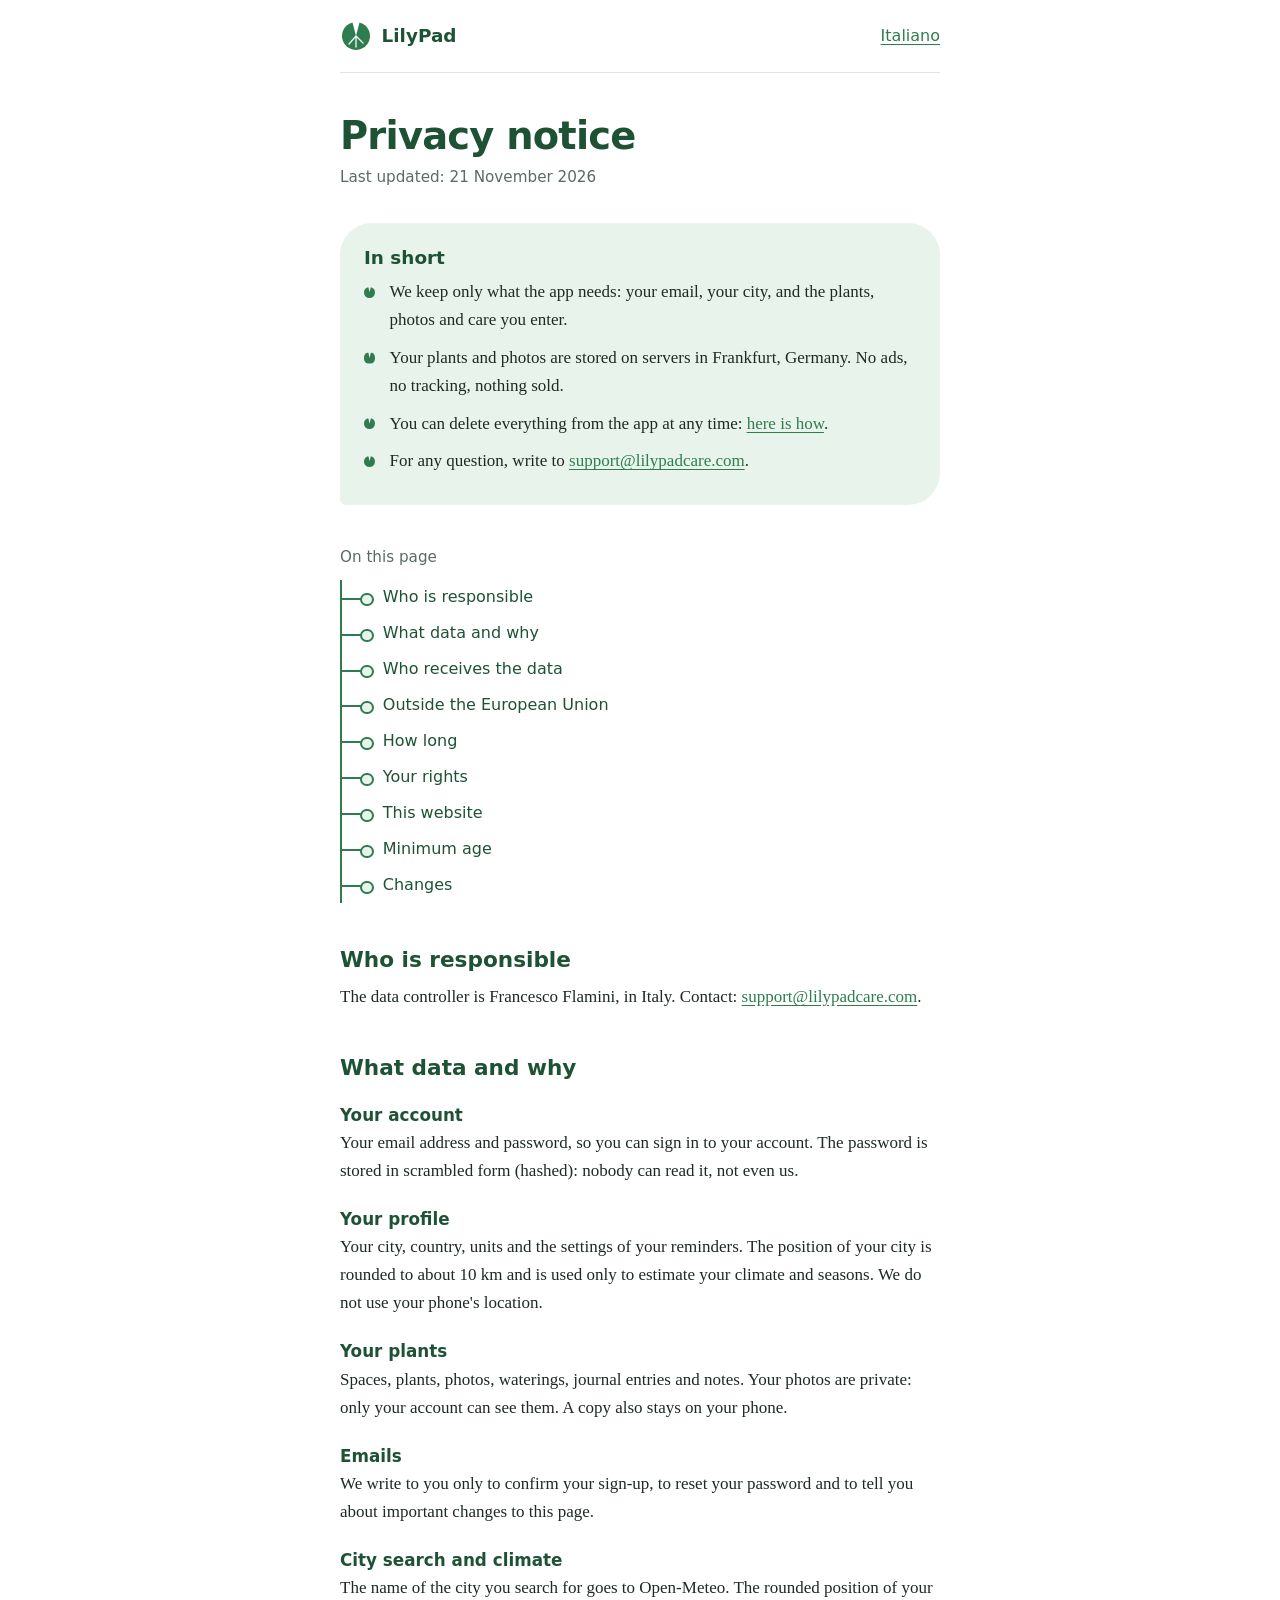
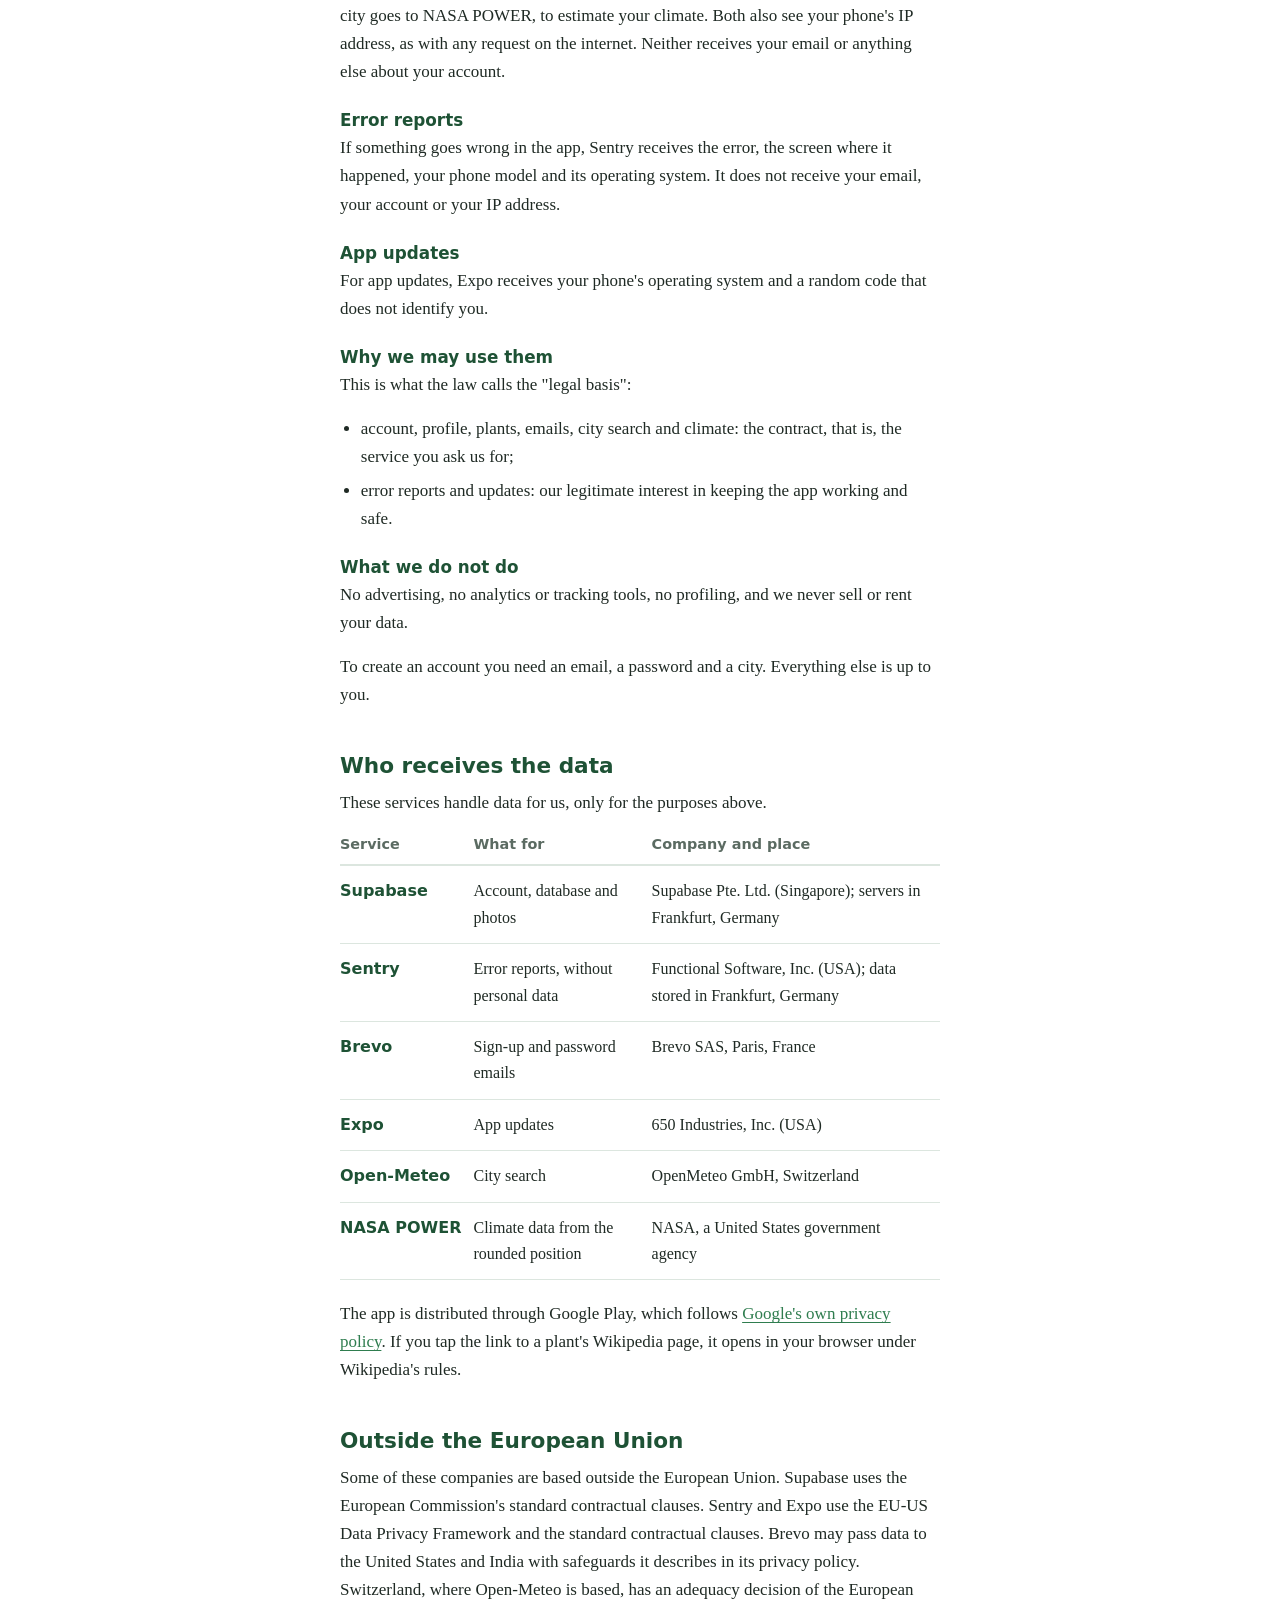
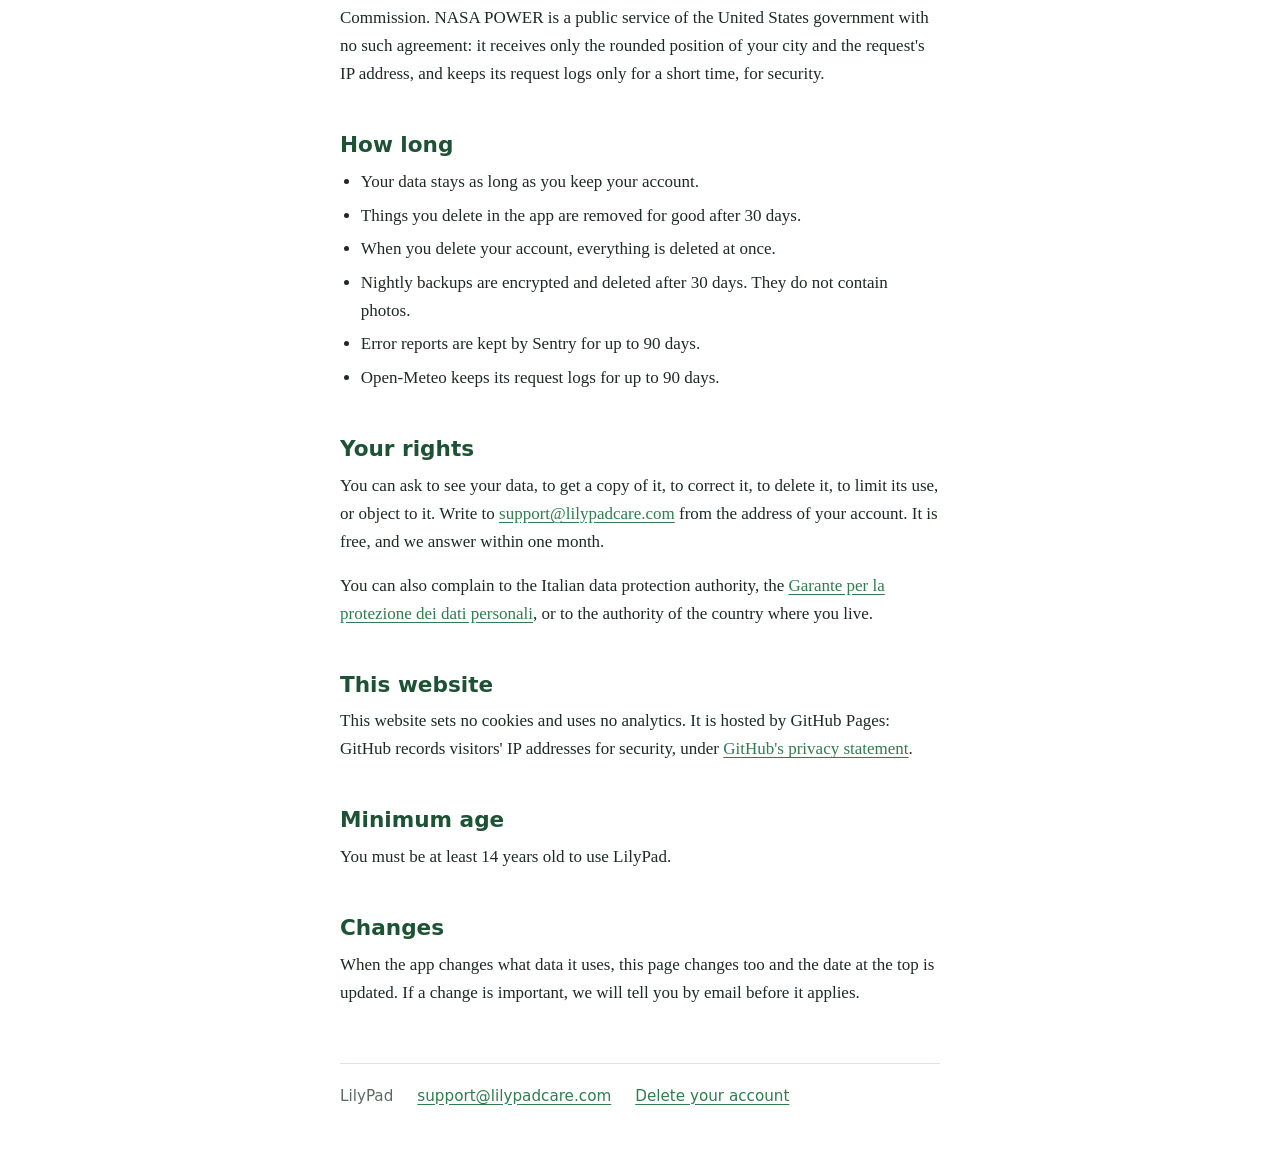
==== privacy/index.html @ abb651ed "Privacy pages: stem contents, lily-pad step numbers, legal basis once, user-facing text only Owner's" ====
<!doctype html>
<html lang="en">
<head>
<meta charset="utf-8">
<meta name="viewport" content="width=device-width, initial-scale=1">
<title>Privacy notice — LilyPad</title>
<meta name="description" content="How the LilyPad plant care app handles your data.">
<link rel="stylesheet" href="/style.css">
<link rel="alternate" hreflang="it" href="/it/privacy/">
</head>
<body>
<div class="page">

<header class="top">
  <a class="brand" href="/">
    <svg viewBox="0 0 32 32" aria-hidden="true">
      <path d="M16 16 L19.5 2.4 A14 14 0 1 1 12.5 2.4 Z" fill="#2F7D4F"/>
      <path d="M16 16 L9 24 M16 16 L23 23 M16 16 L16 27" stroke="#E8F3EC" stroke-width="1.4" stroke-linecap="round"/>
    </svg>
    LilyPad
  </a>
  <a class="lang" href="/it/privacy/" lang="it" hreflang="it">Italiano</a>
</header>

<main>
<h1>Privacy notice</h1>
<p class="updated">Last updated: 21 November 2026</p>

<section class="pad" aria-labelledby="short">
  <h2 id="short">In short</h2>
  <ul>
    <li>We keep only what the app needs: your email, your city, and the plants, photos and care you enter.</li>
    <li>Your plants and photos are stored on servers in Frankfurt, Germany. No ads, no tracking, nothing sold.</li>
    <li>You can delete everything from the app at any time: <a href="/delete-account/">here is how</a>.</li>
    <li>For any question, write to <a href="mailto:support@lilypadcare.com">support@lilypadcare.com</a>.</li>
  </ul>
</section>

<nav aria-labelledby="toc">
  <p class="toc-label" id="toc">On this page</p>
  <ul class="contents">
    <li><a href="#who">Who is responsible</a></li>
    <li><a href="#data">What data and why</a></li>
    <li><a href="#services">Who receives the data</a></li>
    <li><a href="#transfers">Outside the European Union</a></li>
    <li><a href="#time">How long</a></li>
    <li><a href="#rights">Your rights</a></li>
    <li><a href="#site">This website</a></li>
    <li><a href="#age">Minimum age</a></li>
    <li><a href="#changes">Changes</a></li>
  </ul>
</nav>

<h2 id="who">Who is responsible</h2>
<p>The data controller is Francesco Flamini, in Italy. Contact: <a href="mailto:support@lilypadcare.com">support@lilypadcare.com</a>.</p>

<h2 id="data">What data and why</h2>
<h3>Your account</h3>
<p>Your email address and password, so you can sign in to your account. The password is stored in scrambled form (hashed): nobody can read it, not even us.</p>
<h3>Your profile</h3>
<p>Your city, country, units and the settings of your reminders. The position of your city is rounded to about 10 km and is used only to estimate your climate and seasons. We do not use your phone's location.</p>
<h3>Your plants</h3>
<p>Spaces, plants, photos, waterings, journal entries and notes. Your photos are private: only your account can see them. A copy also stays on your phone.</p>
<h3>Emails</h3>
<p>We write to you only to confirm your sign-up, to reset your password and to tell you about important changes to this page.</p>
<h3>City search and climate</h3>
<p>The name of the city you search for goes to Open-Meteo. The rounded position of your city goes to NASA POWER, to estimate your climate. Both also see your phone's IP address, as with any request on the internet. Neither receives your email or anything else about your account.</p>
<h3>Error reports</h3>
<p>If something goes wrong in the app, Sentry receives the error, the screen where it happened, your phone model and its operating system. It does not receive your email, your account or your IP address.</p>
<h3>App updates</h3>
<p>For app updates, Expo receives your phone's operating system and a random code that does not identify you.</p>
<h3>Why we may use them</h3>
<p>This is what the law calls the "legal basis":</p>
<ul>
  <li>account, profile, plants, emails, city search and climate: the contract, that is, the service you ask us for;</li>
  <li>error reports and updates: our legitimate interest in keeping the app working and safe.</li>
</ul>
<h3>What we do not do</h3>
<p>No advertising, no analytics or tracking tools, no profiling, and we never sell or rent your data.</p>
<p>To create an account you need an email, a password and a city. Everything else is up to you.</p>

<h2 id="services">Who receives the data</h2>
<p>These services handle data for us, only for the purposes above.</p>
<table class="services">
  <thead><tr><th scope="col">Service</th><th scope="col">What for</th><th scope="col">Company and place</th></tr></thead>
  <tbody>
    <tr><td>Supabase</td><td data-label="What for">Account, database and photos</td><td data-label="Company and place">Supabase Pte. Ltd. (Singapore); servers in Frankfurt, Germany</td></tr>
    <tr><td>Sentry</td><td data-label="What for">Error reports, without personal data</td><td data-label="Company and place">Functional Software, Inc. (USA); data stored in Frankfurt, Germany</td></tr>
    <tr><td>Brevo</td><td data-label="What for">Sign-up and password emails</td><td data-label="Company and place">Brevo SAS, Paris, France</td></tr>
    <tr><td>Expo</td><td data-label="What for">App updates</td><td data-label="Company and place">650 Industries, Inc. (USA)</td></tr>
    <tr><td>Open-Meteo</td><td data-label="What for">City search</td><td data-label="Company and place">OpenMeteo GmbH, Switzerland</td></tr>
    <tr><td>NASA POWER</td><td data-label="What for">Climate data from the rounded position</td><td data-label="Company and place">NASA, a United States government agency</td></tr>
  </tbody>
</table>
<p>The app is distributed through Google Play, which follows <a href="https://policies.google.com/privacy">Google's own privacy policy</a>. If you tap the link to a plant's Wikipedia page, it opens in your browser under Wikipedia's rules.</p>

<h2 id="transfers">Outside the European Union</h2>
<p>Some of these companies are based outside the European Union. Supabase uses the European Commission's standard contractual clauses. Sentry and Expo use the EU-US Data Privacy Framework and the standard contractual clauses. Brevo may pass data to the United States and India with safeguards it describes in its privacy policy. Switzerland, where Open-Meteo is based, has an adequacy decision of the European Commission. NASA POWER is a public service of the United States government with no such agreement: it receives only the rounded position of your city and the request's IP address, and keeps its request logs only for a short time, for security.</p>

<h2 id="time">How long</h2>
<ul>
  <li>Your data stays as long as you keep your account.</li>
  <li>Things you delete in the app are removed for good after 30 days.</li>
  <li>When you delete your account, everything is deleted at once.</li>
  <li>Nightly backups are encrypted and deleted after 30 days. They do not contain photos.</li>
  <li>Error reports are kept by Sentry for up to 90 days.</li>
  <li>Open-Meteo keeps its request logs for up to 90 days.</li>
</ul>

<h2 id="rights">Your rights</h2>
<p>You can ask to see your data, to get a copy of it, to correct it, to delete it, to limit its use, or object to it. Write to <a href="mailto:support@lilypadcare.com">support@lilypadcare.com</a> from the address of your account. It is free, and we answer within one month.</p>
<p>You can also complain to the Italian data protection authority, the <a href="https://www.garanteprivacy.it/">Garante per la protezione dei dati personali</a>, or to the authority of the country where you live.</p>

<h2 id="site">This website</h2>
<p>This website sets no cookies and uses no analytics. It is hosted by GitHub Pages: GitHub records visitors' IP addresses for security, under <a href="https://docs.github.com/en/site-policy/privacy-policies/github-general-privacy-statement">GitHub's privacy statement</a>.</p>

<h2 id="age">Minimum age</h2>
<p>You must be at least 14 years old to use LilyPad.</p>

<h2 id="changes">Changes</h2>
<p>When the app changes what data it uses, this page changes too and the date at the top is updated. If a change is important, we will tell you by email before it applies.</p>
</main>

<footer class="foot">
  <p><span>LilyPad</span><a href="mailto:support@lilypadcare.com">support@lilypadcare.com</a><a href="/delete-account/">Delete your account</a></p>
</footer>

</div>
</body>
</html>
---- style.css ----
/* LilyPad site: system fonts only, nothing from other hosts. Colors from the app (src/constants/colors.ts). */
:root {
  --paper: #FFFFFF;
  --ink: #1F2A24;
  --muted: #5B6B62;
  --green: #2F7D4F;
  --green-deep: #1E5235;
  --leaf: #E8F3EC;
  --rule: #DCE6DF;
  --sans: system-ui, -apple-system, "Segoe UI", Roboto, "Noto Sans", sans-serif;
  --serif: "Iowan Old Style", "Palatino Linotype", Charter, "Sitka Text", "Noto Serif", Georgia, serif;
}

* { box-sizing: border-box; }

html { -webkit-text-size-adjust: 100%; }

body {
  margin: 0;
  background: var(--paper);
  color: var(--ink);
  font-family: var(--serif);
  font-size: 1.0625rem;
  line-height: 1.65;
}

.page {
  max-width: 40rem;
  margin: 0 auto;
  padding: 1.25rem 1.25rem 4rem;
}

/* Header: the pad mark, the name, the other language */
.top {
  display: flex;
  align-items: center;
  justify-content: space-between;
  gap: 1rem;
  font-family: var(--sans);
  font-size: 1rem;
  padding-bottom: 1.25rem;
  border-bottom: 1px solid var(--rule);
}
.brand {
  display: flex;
  align-items: center;
  gap: 0.6rem;
  color: var(--green-deep);
  font-weight: 700;
  font-size: 1.15rem;
  text-decoration: none;
}
.brand svg { width: 2rem; height: 2rem; flex: none; }
.lang { color: var(--green); }

a { color: var(--green); text-underline-offset: 0.18em; }
a:hover { color: var(--green-deep); }
a:focus-visible {
  outline: 3px solid var(--green);
  outline-offset: 3px;
  border-radius: 3px;
}

/* Title block */
h1, h2, h3 {
  font-family: var(--sans);
  color: var(--green-deep);
  line-height: 1.2;
}
h1 {
  font-size: clamp(1.75rem, 6vw, 2.4rem);
  letter-spacing: -0.02em;
  margin: 2.5rem 0 0.4rem;
}
.updated {
  font-family: var(--sans);
  font-size: 0.95rem;
  color: var(--muted);
  margin: 0 0 2rem;
}
h2 {
  font-size: 1.35rem;
  margin: 2.75rem 0 0.6rem;
  scroll-margin-top: 1rem;
}
h3 { font-size: 1.05rem; margin: 1.5rem 0 0.25rem; }
p, ul, ol { margin: 0 0 1rem; }
ul, ol { padding-left: 1.3rem; }
li { margin-bottom: 0.35rem; }

/* The pad: the short version, at the top of each page */
.pad {
  position: relative;
  background: var(--leaf);
  border-radius: 2rem 2rem 2rem 0.35rem;
  padding: 1.5rem 1.5rem 1.25rem;
  margin: 0 0 2.5rem;
}
.pad h2 { margin-top: 0; font-size: 1.15rem; }
.pad ul { list-style: none; padding: 0; margin: 0; }
.pad li {
  position: relative;
  padding-left: 1.6rem;
  margin-bottom: 0.6rem;
}
.pad li::before {
  content: "";
  position: absolute;
  left: 0;
  top: 0.5em;
  width: 0.7rem;
  height: 0.7rem;
  border-radius: 50%;
  background: var(--green);
  /* a small pad: a circle with a wedge cut out */
  clip-path: polygon(50% 50%, 62% 0, 100% 0, 100% 100%, 0 100%, 0 0, 38% 0);
}

/* Contents: a stem with each section hanging off it */
.toc-label {
  font-family: var(--sans);
  font-size: 0.95rem;
  color: var(--muted);
  margin: 0 0 0.6rem;
}
.contents {
  font-family: var(--sans);
  font-size: 1rem;
  list-style: none;
  margin: 0 0 1rem;
  padding: 0 0 0 1.1rem;
  border-left: 2px solid var(--green);
}
.contents li { position: relative; margin: 0; padding: 0.3rem 0 0.3rem 0.9rem; }
.contents li::before {
  content: "";
  position: absolute;
  left: -1.1rem;
  top: 50%;
  width: 1.35rem;
  border-top: 2px solid var(--green);
}
.contents li::after {
  content: "";
  position: absolute;
  left: 0.05rem;
  top: calc(50% - 0.3rem);
  width: 0.6rem;
  height: 0.6rem;
  border-radius: 50%;
  background: var(--leaf);
  border: 2px solid var(--green);
}
.contents a { text-decoration: none; color: var(--green-deep); margin-left: 0.55rem; }
.contents a:hover { text-decoration: underline; }

/* Who receives data: a table on wide screens, stacked on phones */
.services {
  width: 100%;
  border-collapse: collapse;
  font-size: 1rem;
  margin: 0.5rem 0 1.25rem;
}
.services th {
  font-family: var(--sans);
  text-align: left;
  font-size: 0.9rem;
  color: var(--muted);
  font-weight: 600;
  padding: 0 0.75rem 0.5rem 0;
  border-bottom: 2px solid var(--rule);
}
.services td {
  vertical-align: top;
  padding: 0.75rem 0.75rem 0.75rem 0;
  border-bottom: 1px solid var(--rule);
}
.services td:first-child {
  font-family: var(--sans);
  font-weight: 700;
  color: var(--green-deep);
  white-space: nowrap;
}
@media (max-width: 34rem) {
  .services thead { display: none; }
  .services, .services tbody, .services tr, .services td { display: block; }
  .services tr { padding: 0.9rem 0; border-bottom: 1px solid var(--rule); }
  .services td { border: 0; padding: 0.1rem 0; }
  .services td[data-label]::before {
    content: attr(data-label) ": ";
    font-family: var(--sans);
    font-size: 0.9rem;
    color: var(--muted);
  }
}

/* Delete page: numbered steps on a lily pad; the app's buttons drawn as in the app */
.steps { padding-left: 0; list-style: none; }
.steps li {
  display: flex;
  align-items: center;
  gap: 0.9rem;
  margin-bottom: 1rem;
}
.num { width: 2.5rem; height: 2.5rem; flex: none; }
.num path { fill: var(--green); }
.num text {
  fill: #FFFFFF;
  text-anchor: middle;
  font-family: var(--sans);
  font-weight: 700;
  font-size: 14px;
}
.tap {
  display: inline-block;
  font-family: var(--sans);
  font-size: 0.95rem;
  font-weight: 600;
  color: var(--green-deep);
  background: var(--leaf);
  border: 1px solid var(--rule);
  border-radius: 999px;
  padding: 0.1rem 0.75rem;
  white-space: nowrap;
}
.tap.danger { color: #B3261E; background: #FBECEB; border-color: #F2C9C6; }

.mail {
  font-family: var(--sans);
  font-weight: 600;
  font-size: 1.1rem;
  word-break: break-all;
}

.foot {
  margin-top: 3.5rem;
  padding-top: 1.25rem;
  border-top: 1px solid var(--rule);
  font-family: var(--sans);
  font-size: 0.95rem;
  color: var(--muted);
}

@media print {
  .top .lang, nav { display: none; }
  body { font-size: 11pt; }
}
.foot p { display: flex; flex-wrap: wrap; gap: 0.4rem 1.5rem; margin: 0; }
@media (max-width: 26rem) {
  body { font-size: 1rem; }
  .page { padding-left: 1rem; padding-right: 1rem; }
  .pad { padding: 1.25rem 1.1rem 1rem; }
}
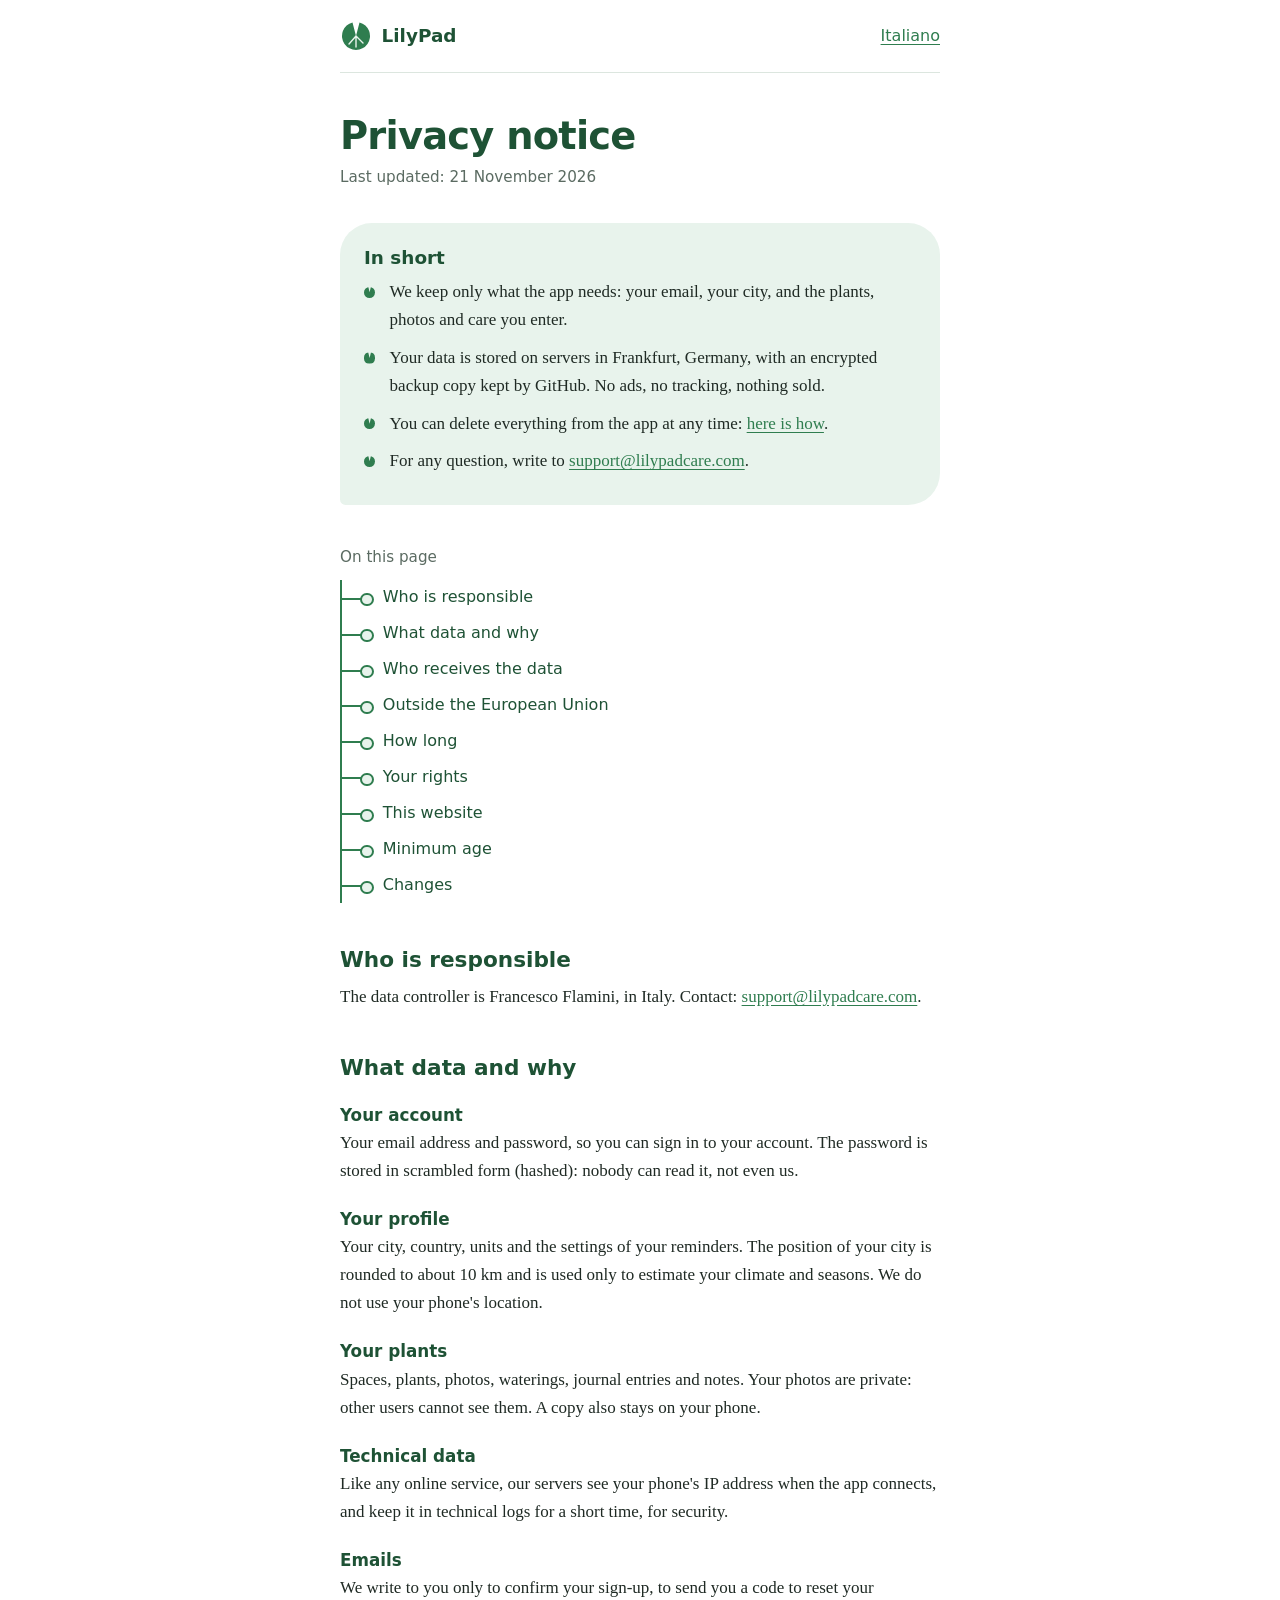
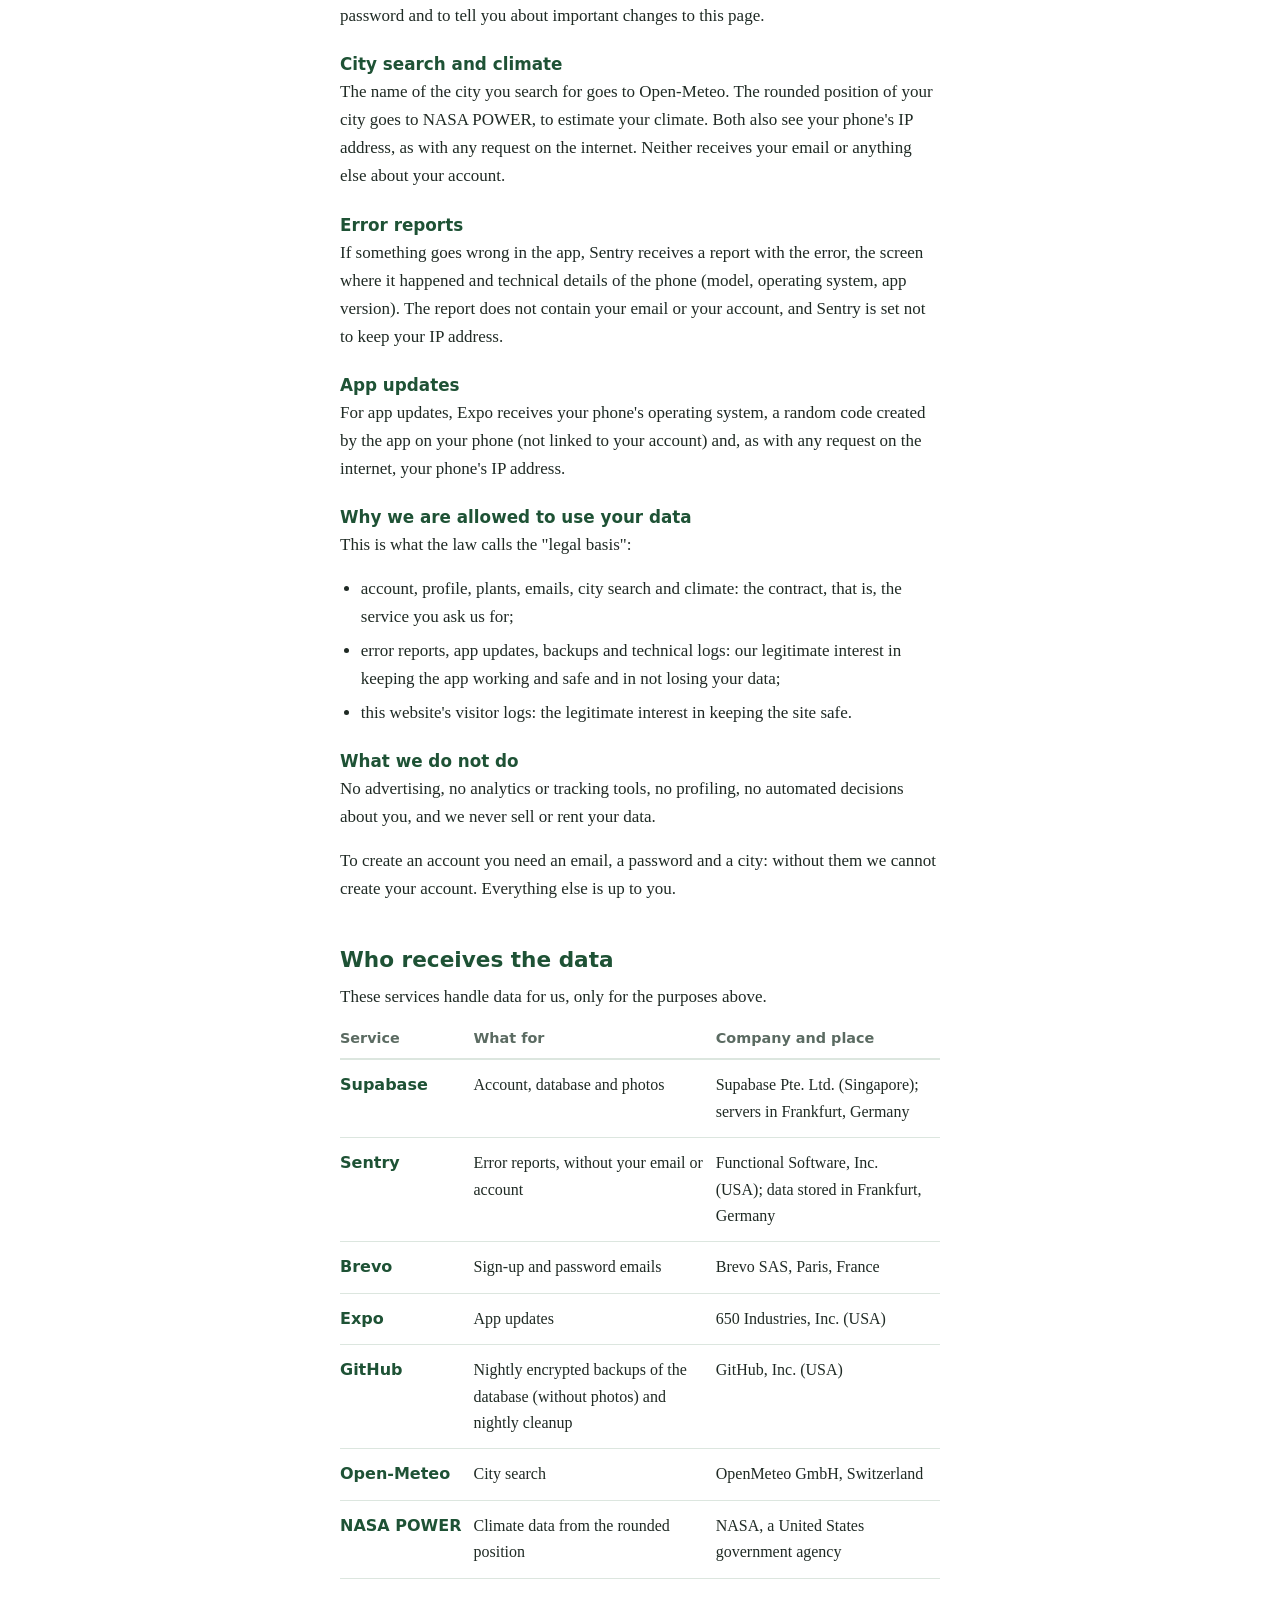
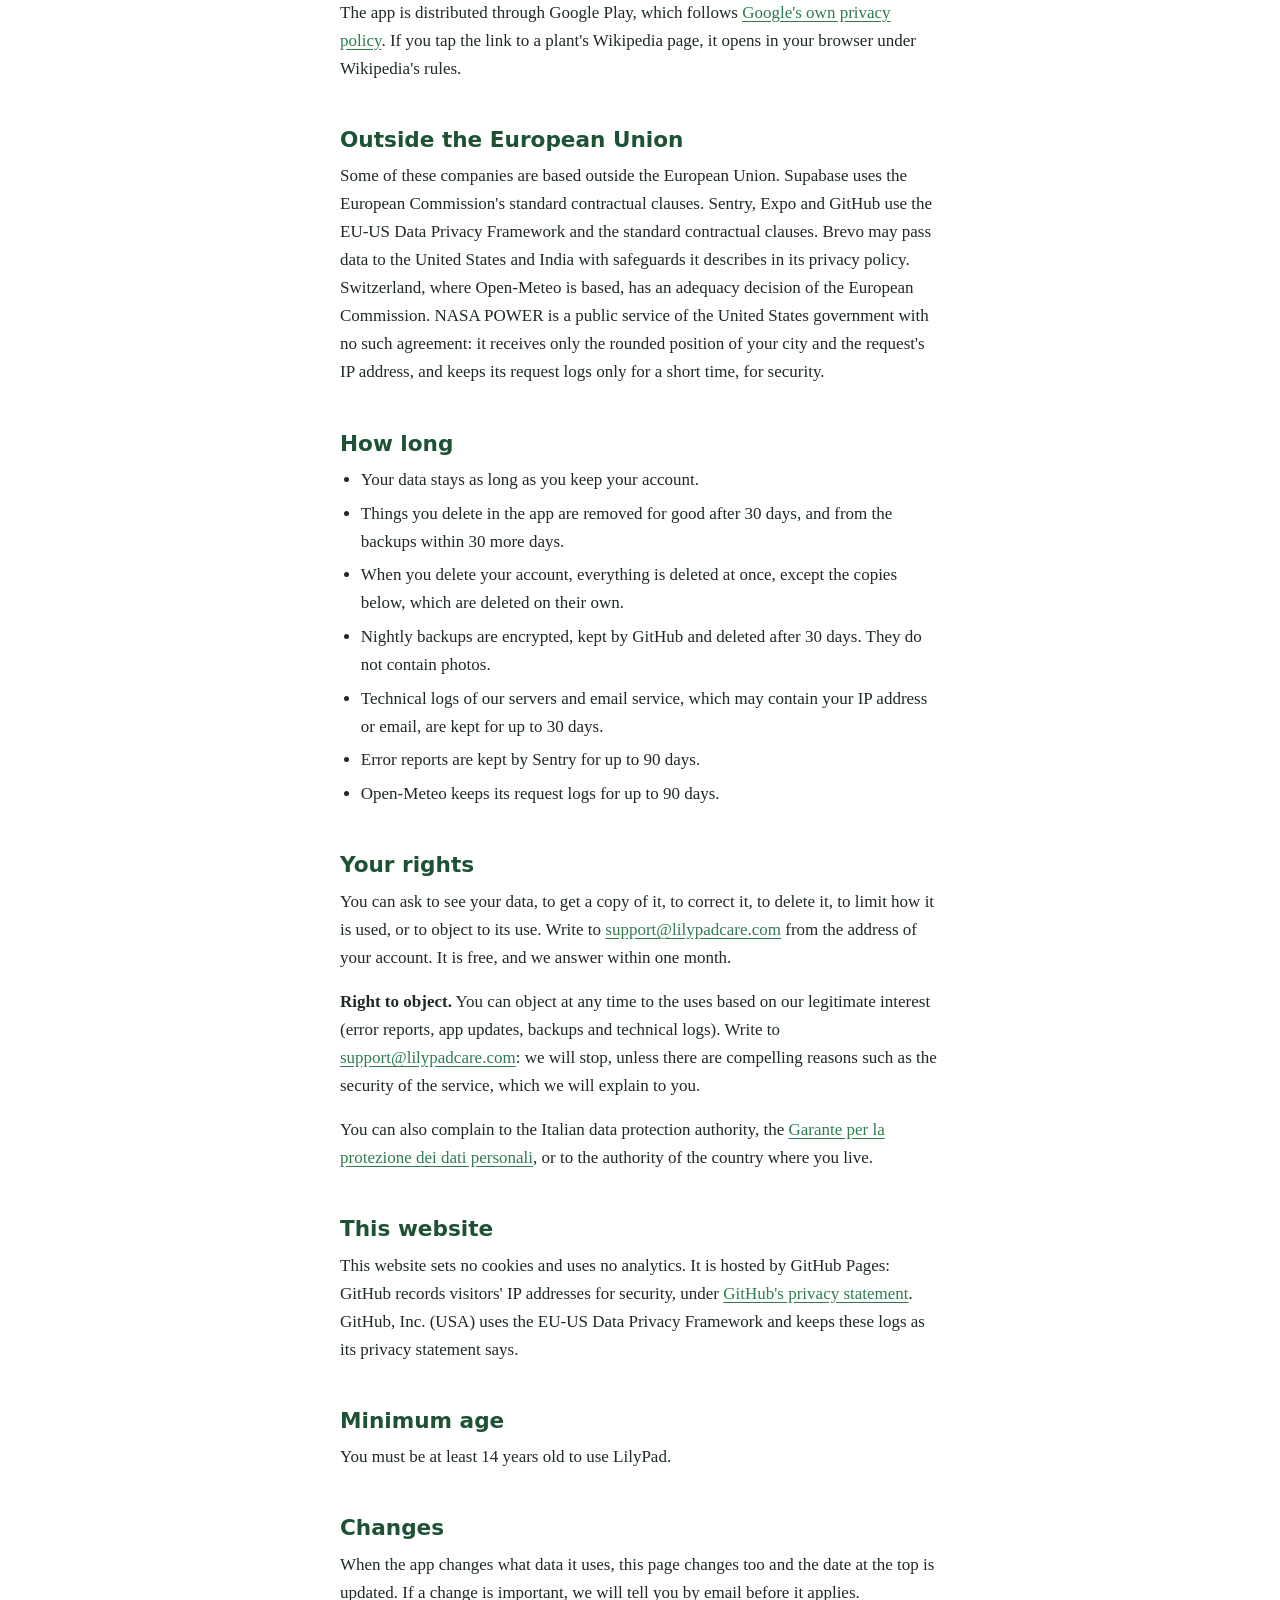
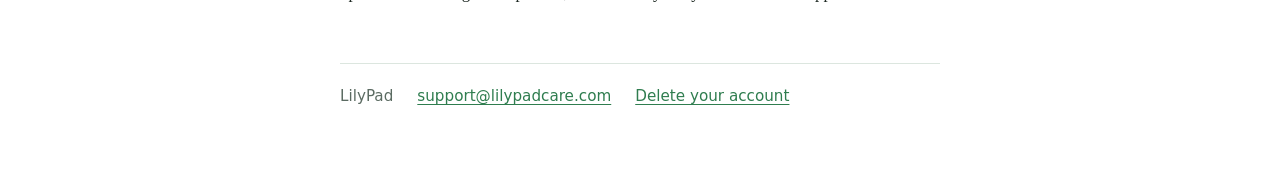
==== commit fe8a1712: "Privacy pages: apply the legal review (GitHub, retention, right to object, wording) Co-Authored-By: " ====
--- a/privacy/index.html
+++ b/privacy/index.html
@@ -30,7 +30,7 @@
   <h2 id="short">In short</h2>
   <ul>
     <li>We keep only what the app needs: your email, your city, and the plants, photos and care you enter.</li>
-    <li>Your plants and photos are stored on servers in Frankfurt, Germany. No ads, no tracking, nothing sold.</li>
+    <li>Your data is stored on servers in Frankfurt, Germany, with an encrypted backup copy kept by GitHub. No ads, no tracking, nothing sold.</li>
     <li>You can delete everything from the app at any time: <a href="/delete-account/">here is how</a>.</li>
     <li>For any question, write to <a href="mailto:support@lilypadcare.com">support@lilypadcare.com</a>.</li>
   </ul>
@@ -60,24 +60,27 @@
 <h3>Your profile</h3>
 <p>Your city, country, units and the settings of your reminders. The position of your city is rounded to about 10 km and is used only to estimate your climate and seasons. We do not use your phone's location.</p>
 <h3>Your plants</h3>
-<p>Spaces, plants, photos, waterings, journal entries and notes. Your photos are private: only your account can see them. A copy also stays on your phone.</p>
+<p>Spaces, plants, photos, waterings, journal entries and notes. Your photos are private: other users cannot see them. A copy also stays on your phone.</p>
+<h3>Technical data</h3>
+<p>Like any online service, our servers see your phone's IP address when the app connects, and keep it in technical logs for a short time, for security.</p>
 <h3>Emails</h3>
-<p>We write to you only to confirm your sign-up, to reset your password and to tell you about important changes to this page.</p>
+<p>We write to you only to confirm your sign-up, to send you a code to reset your password and to tell you about important changes to this page.</p>
 <h3>City search and climate</h3>
 <p>The name of the city you search for goes to Open-Meteo. The rounded position of your city goes to NASA POWER, to estimate your climate. Both also see your phone's IP address, as with any request on the internet. Neither receives your email or anything else about your account.</p>
 <h3>Error reports</h3>
-<p>If something goes wrong in the app, Sentry receives the error, the screen where it happened, your phone model and its operating system. It does not receive your email, your account or your IP address.</p>
+<p>If something goes wrong in the app, Sentry receives a report with the error, the screen where it happened and technical details of the phone (model, operating system, app version). The report does not contain your email or your account, and Sentry is set not to keep your IP address.</p>
 <h3>App updates</h3>
-<p>For app updates, Expo receives your phone's operating system and a random code that does not identify you.</p>
-<h3>Why we may use them</h3>
+<p>For app updates, Expo receives your phone's operating system, a random code created by the app on your phone (not linked to your account) and, as with any request on the internet, your phone's IP address.</p>
+<h3>Why we are allowed to use your data</h3>
 <p>This is what the law calls the "legal basis":</p>
 <ul>
   <li>account, profile, plants, emails, city search and climate: the contract, that is, the service you ask us for;</li>
-  <li>error reports and updates: our legitimate interest in keeping the app working and safe.</li>
+  <li>error reports, app updates, backups and technical logs: our legitimate interest in keeping the app working and safe and in not losing your data;</li>
+  <li>this website's visitor logs: the legitimate interest in keeping the site safe.</li>
 </ul>
 <h3>What we do not do</h3>
-<p>No advertising, no analytics or tracking tools, no profiling, and we never sell or rent your data.</p>
-<p>To create an account you need an email, a password and a city. Everything else is up to you.</p>
+<p>No advertising, no analytics or tracking tools, no profiling, no automated decisions about you, and we never sell or rent your data.</p>
+<p>To create an account you need an email, a password and a city: without them we cannot create your account. Everything else is up to you.</p>
 
 <h2 id="services">Who receives the data</h2>
 <p>These services handle data for us, only for the purposes above.</p>
@@ -85,9 +88,10 @@
   <thead><tr><th scope="col">Service</th><th scope="col">What for</th><th scope="col">Company and place</th></tr></thead>
   <tbody>
     <tr><td>Supabase</td><td data-label="What for">Account, database and photos</td><td data-label="Company and place">Supabase Pte. Ltd. (Singapore); servers in Frankfurt, Germany</td></tr>
-    <tr><td>Sentry</td><td data-label="What for">Error reports, without personal data</td><td data-label="Company and place">Functional Software, Inc. (USA); data stored in Frankfurt, Germany</td></tr>
+    <tr><td>Sentry</td><td data-label="What for">Error reports, without your email or account</td><td data-label="Company and place">Functional Software, Inc. (USA); data stored in Frankfurt, Germany</td></tr>
     <tr><td>Brevo</td><td data-label="What for">Sign-up and password emails</td><td data-label="Company and place">Brevo SAS, Paris, France</td></tr>
     <tr><td>Expo</td><td data-label="What for">App updates</td><td data-label="Company and place">650 Industries, Inc. (USA)</td></tr>
+    <tr><td>GitHub</td><td data-label="What for">Nightly encrypted backups of the database (without photos) and nightly cleanup</td><td data-label="Company and place">GitHub, Inc. (USA)</td></tr>
     <tr><td>Open-Meteo</td><td data-label="What for">City search</td><td data-label="Company and place">OpenMeteo GmbH, Switzerland</td></tr>
     <tr><td>NASA POWER</td><td data-label="What for">Climate data from the rounded position</td><td data-label="Company and place">NASA, a United States government agency</td></tr>
   </tbody>
@@ -95,24 +99,26 @@
 <p>The app is distributed through Google Play, which follows <a href="https://policies.google.com/privacy">Google's own privacy policy</a>. If you tap the link to a plant's Wikipedia page, it opens in your browser under Wikipedia's rules.</p>
 
 <h2 id="transfers">Outside the European Union</h2>
-<p>Some of these companies are based outside the European Union. Supabase uses the European Commission's standard contractual clauses. Sentry and Expo use the EU-US Data Privacy Framework and the standard contractual clauses. Brevo may pass data to the United States and India with safeguards it describes in its privacy policy. Switzerland, where Open-Meteo is based, has an adequacy decision of the European Commission. NASA POWER is a public service of the United States government with no such agreement: it receives only the rounded position of your city and the request's IP address, and keeps its request logs only for a short time, for security.</p>
+<p>Some of these companies are based outside the European Union. Supabase uses the European Commission's standard contractual clauses. Sentry, Expo and GitHub use the EU-US Data Privacy Framework and the standard contractual clauses. Brevo may pass data to the United States and India with safeguards it describes in its privacy policy. Switzerland, where Open-Meteo is based, has an adequacy decision of the European Commission. NASA POWER is a public service of the United States government with no such agreement: it receives only the rounded position of your city and the request's IP address, and keeps its request logs only for a short time, for security.</p>
 
 <h2 id="time">How long</h2>
 <ul>
   <li>Your data stays as long as you keep your account.</li>
-  <li>Things you delete in the app are removed for good after 30 days.</li>
-  <li>When you delete your account, everything is deleted at once.</li>
-  <li>Nightly backups are encrypted and deleted after 30 days. They do not contain photos.</li>
+  <li>Things you delete in the app are removed for good after 30 days, and from the backups within 30 more days.</li>
+  <li>When you delete your account, everything is deleted at once, except the copies below, which are deleted on their own.</li>
+  <li>Nightly backups are encrypted, kept by GitHub and deleted after 30 days. They do not contain photos.</li>
+  <li>Technical logs of our servers and email service, which may contain your IP address or email, are kept for up to 30 days.</li>
   <li>Error reports are kept by Sentry for up to 90 days.</li>
   <li>Open-Meteo keeps its request logs for up to 90 days.</li>
 </ul>
 
 <h2 id="rights">Your rights</h2>
-<p>You can ask to see your data, to get a copy of it, to correct it, to delete it, to limit its use, or object to it. Write to <a href="mailto:support@lilypadcare.com">support@lilypadcare.com</a> from the address of your account. It is free, and we answer within one month.</p>
+<p>You can ask to see your data, to get a copy of it, to correct it, to delete it, to limit how it is used, or to object to its use. Write to <a href="mailto:support@lilypadcare.com">support@lilypadcare.com</a> from the address of your account. It is free, and we answer within one month.</p>
+<p><strong>Right to object.</strong> You can object at any time to the uses based on our legitimate interest (error reports, app updates, backups and technical logs). Write to <a href="mailto:support@lilypadcare.com">support@lilypadcare.com</a>: we will stop, unless there are compelling reasons such as the security of the service, which we will explain to you.</p>
 <p>You can also complain to the Italian data protection authority, the <a href="https://www.garanteprivacy.it/">Garante per la protezione dei dati personali</a>, or to the authority of the country where you live.</p>
 
 <h2 id="site">This website</h2>
-<p>This website sets no cookies and uses no analytics. It is hosted by GitHub Pages: GitHub records visitors' IP addresses for security, under <a href="https://docs.github.com/en/site-policy/privacy-policies/github-general-privacy-statement">GitHub's privacy statement</a>.</p>
+<p>This website sets no cookies and uses no analytics. It is hosted by GitHub Pages: GitHub records visitors' IP addresses for security, under <a href="https://docs.github.com/en/site-policy/privacy-policies/github-general-privacy-statement">GitHub's privacy statement</a>. GitHub, Inc. (USA) uses the EU-US Data Privacy Framework and keeps these logs as its privacy statement says.</p>
 
 <h2 id="age">Minimum age</h2>
 <p>You must be at least 14 years old to use LilyPad.</p>
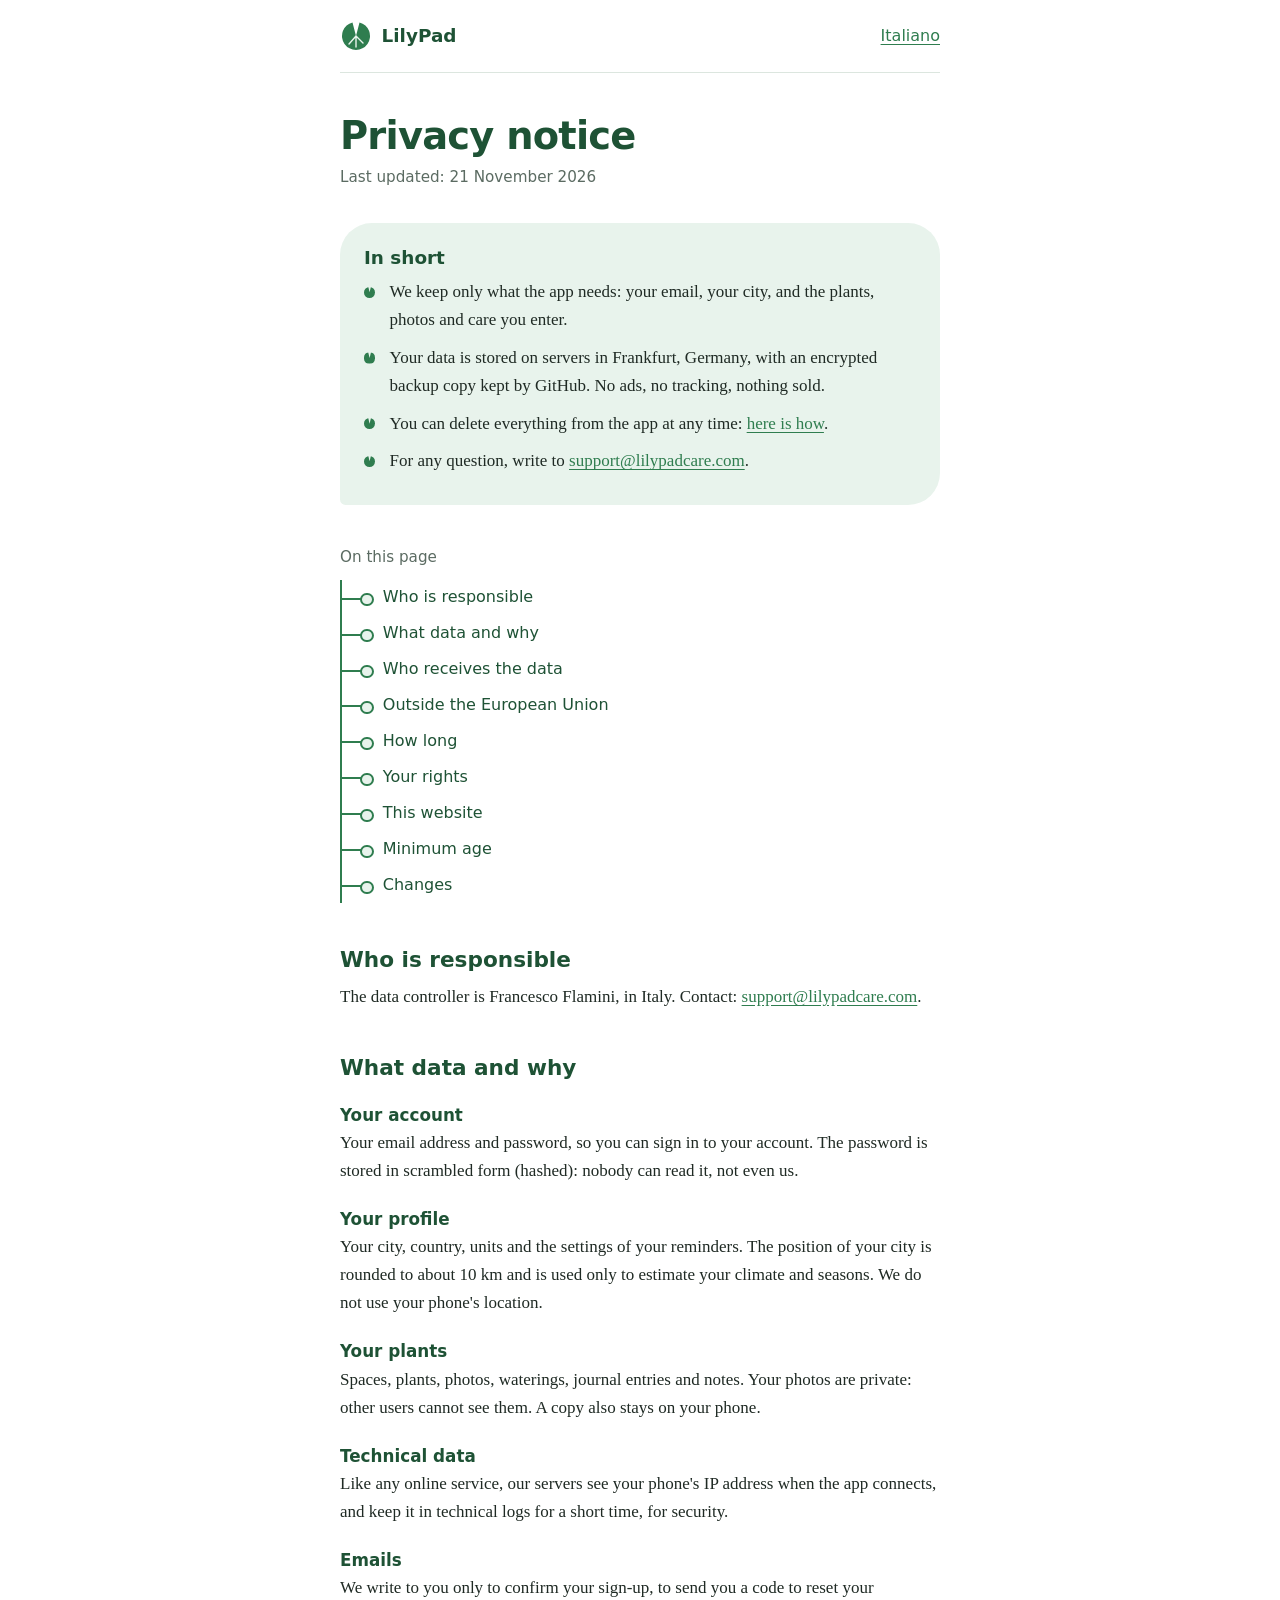
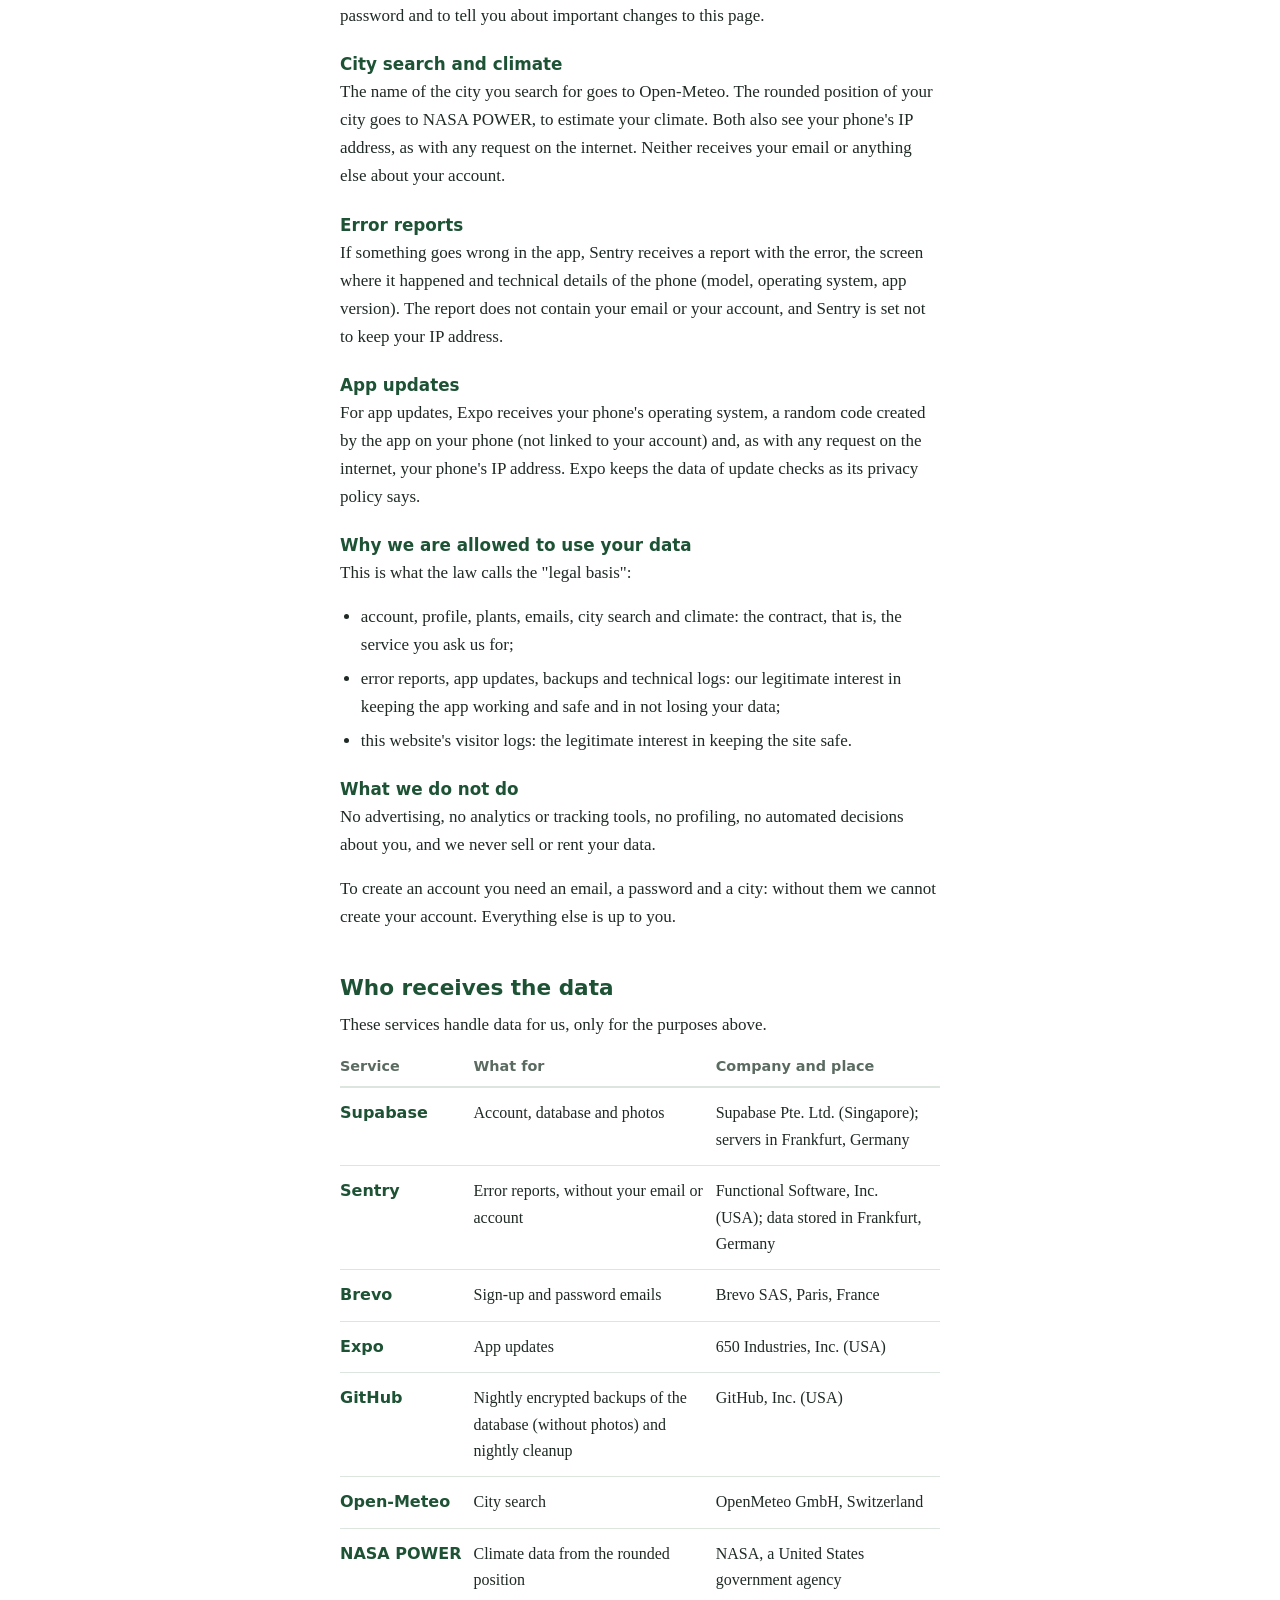
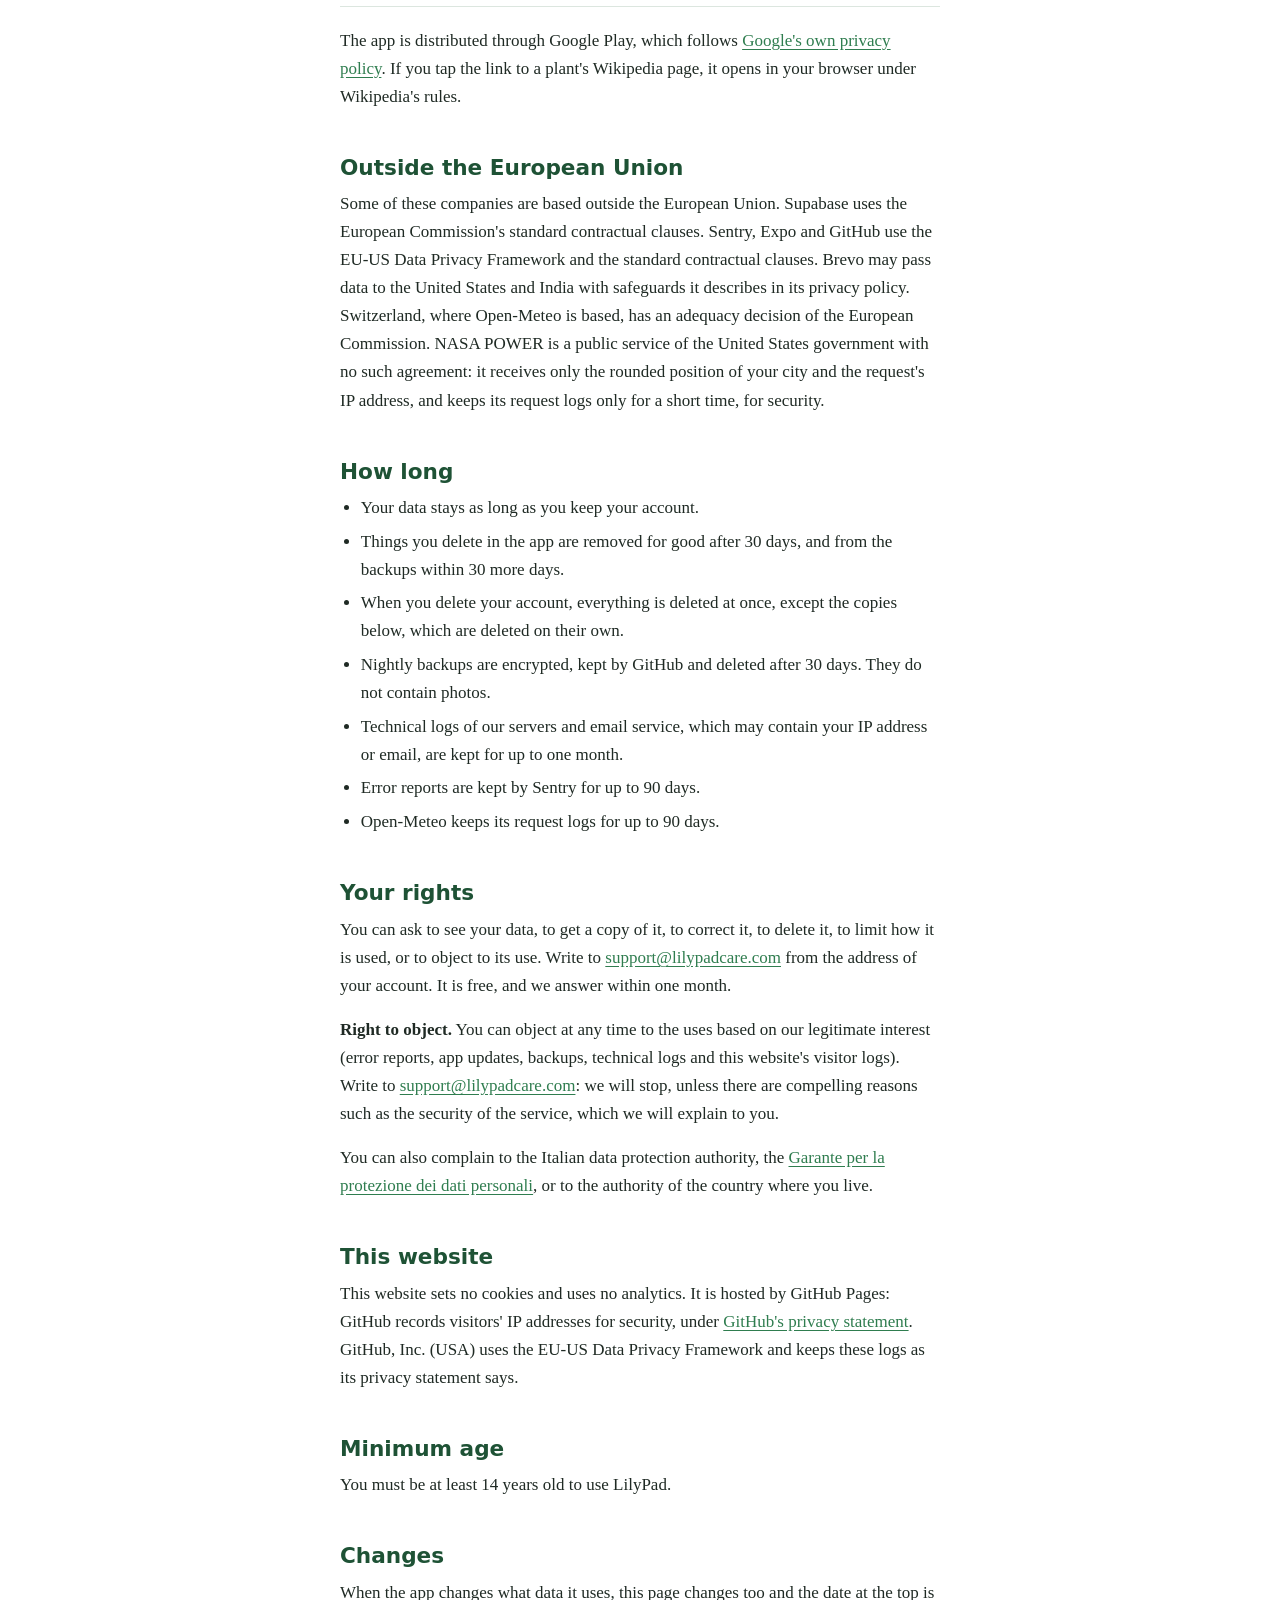
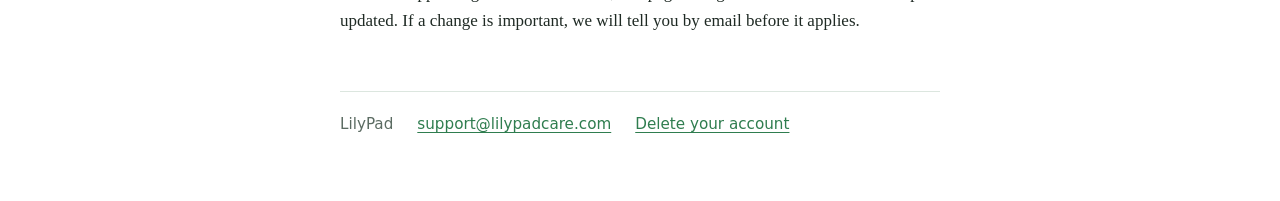
==== commit 400fb0bb: "Privacy pages: second legal review (Expo retention, one month logs, wording) Co-Authored-By: Claude " ====
--- a/privacy/index.html
+++ b/privacy/index.html
@@ -70,7 +70,7 @@
 <h3>Error reports</h3>
 <p>If something goes wrong in the app, Sentry receives a report with the error, the screen where it happened and technical details of the phone (model, operating system, app version). The report does not contain your email or your account, and Sentry is set not to keep your IP address.</p>
 <h3>App updates</h3>
-<p>For app updates, Expo receives your phone's operating system, a random code created by the app on your phone (not linked to your account) and, as with any request on the internet, your phone's IP address.</p>
+<p>For app updates, Expo receives your phone's operating system, a random code created by the app on your phone (not linked to your account) and, as with any request on the internet, your phone's IP address. Expo keeps the data of update checks as its privacy policy says.</p>
 <h3>Why we are allowed to use your data</h3>
 <p>This is what the law calls the "legal basis":</p>
 <ul>
@@ -107,14 +107,14 @@
   <li>Things you delete in the app are removed for good after 30 days, and from the backups within 30 more days.</li>
   <li>When you delete your account, everything is deleted at once, except the copies below, which are deleted on their own.</li>
   <li>Nightly backups are encrypted, kept by GitHub and deleted after 30 days. They do not contain photos.</li>
-  <li>Technical logs of our servers and email service, which may contain your IP address or email, are kept for up to 30 days.</li>
+  <li>Technical logs of our servers and email service, which may contain your IP address or email, are kept for up to one month.</li>
   <li>Error reports are kept by Sentry for up to 90 days.</li>
   <li>Open-Meteo keeps its request logs for up to 90 days.</li>
 </ul>
 
 <h2 id="rights">Your rights</h2>
 <p>You can ask to see your data, to get a copy of it, to correct it, to delete it, to limit how it is used, or to object to its use. Write to <a href="mailto:support@lilypadcare.com">support@lilypadcare.com</a> from the address of your account. It is free, and we answer within one month.</p>
-<p><strong>Right to object.</strong> You can object at any time to the uses based on our legitimate interest (error reports, app updates, backups and technical logs). Write to <a href="mailto:support@lilypadcare.com">support@lilypadcare.com</a>: we will stop, unless there are compelling reasons such as the security of the service, which we will explain to you.</p>
+<p><strong>Right to object.</strong> You can object at any time to the uses based on our legitimate interest (error reports, app updates, backups, technical logs and this website's visitor logs). Write to <a href="mailto:support@lilypadcare.com">support@lilypadcare.com</a>: we will stop, unless there are compelling reasons such as the security of the service, which we will explain to you.</p>
 <p>You can also complain to the Italian data protection authority, the <a href="https://www.garanteprivacy.it/">Garante per la protezione dei dati personali</a>, or to the authority of the country where you live.</p>
 
 <h2 id="site">This website</h2>
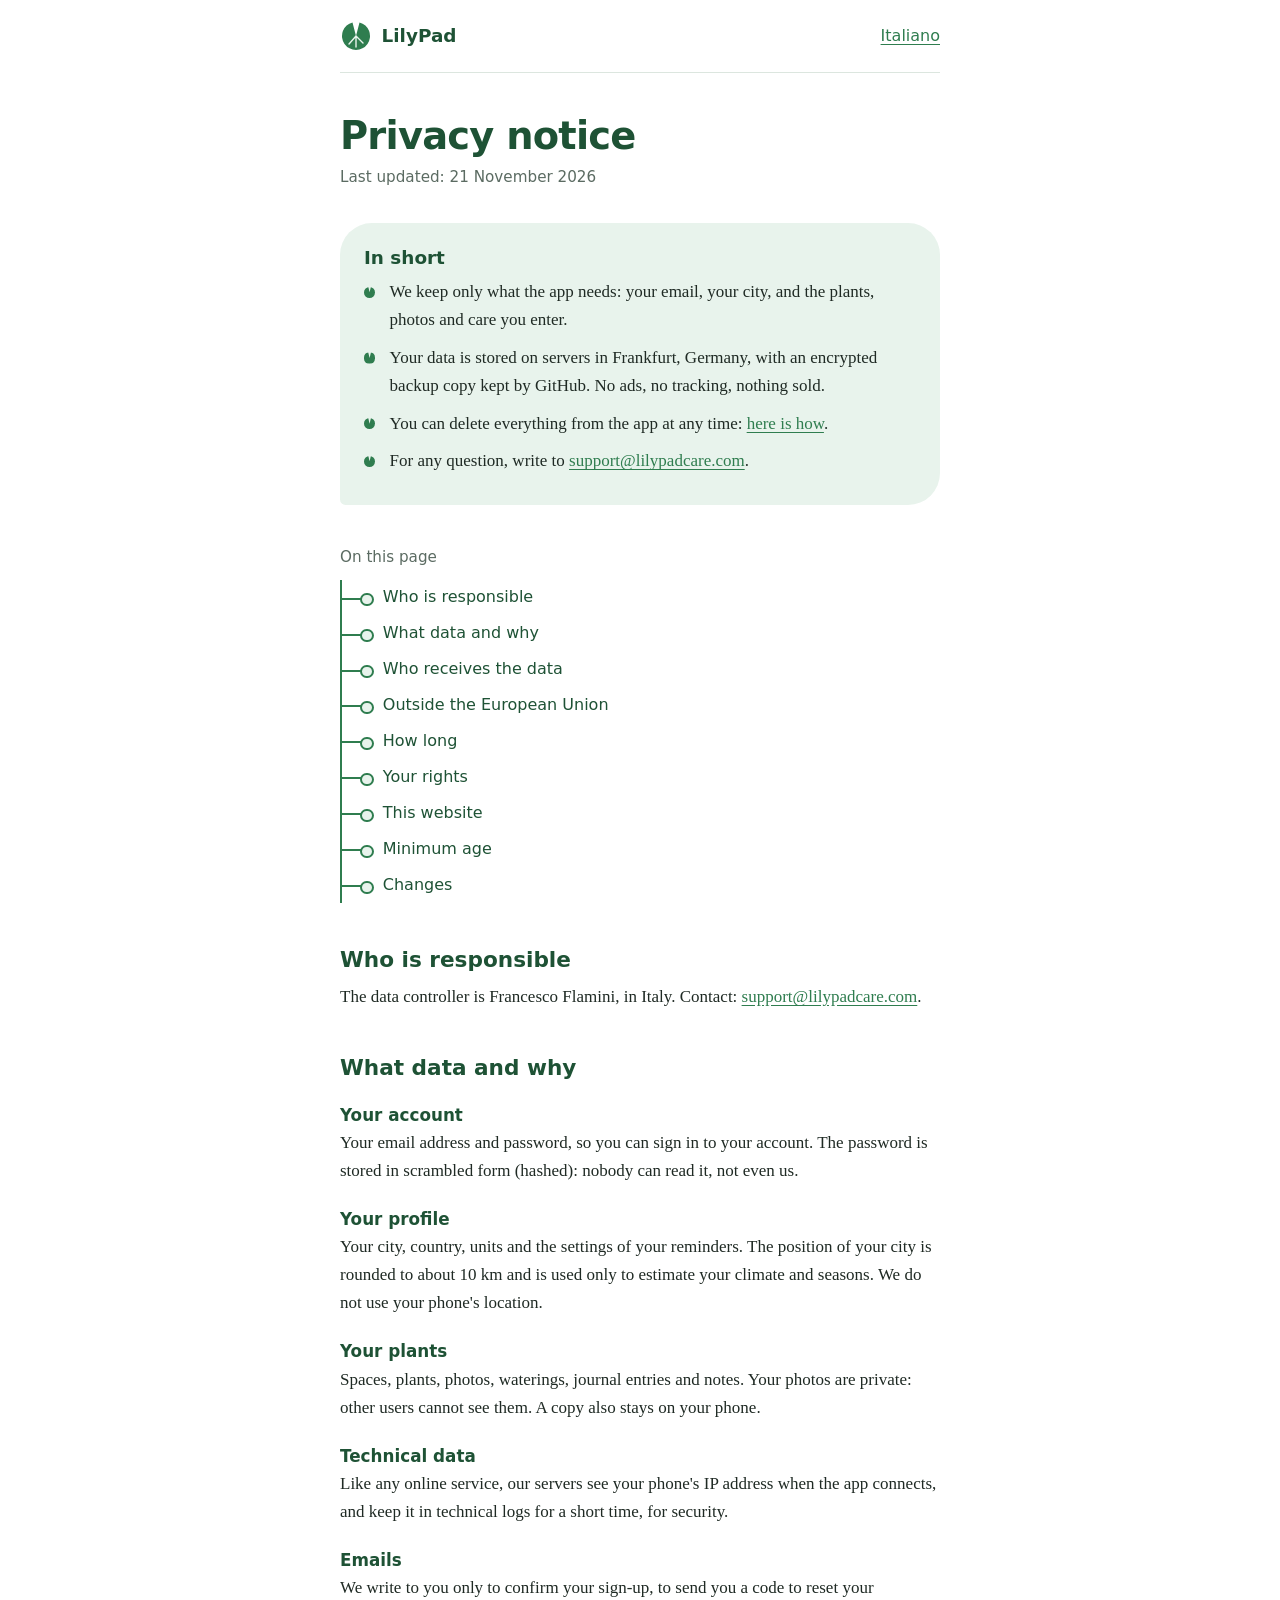
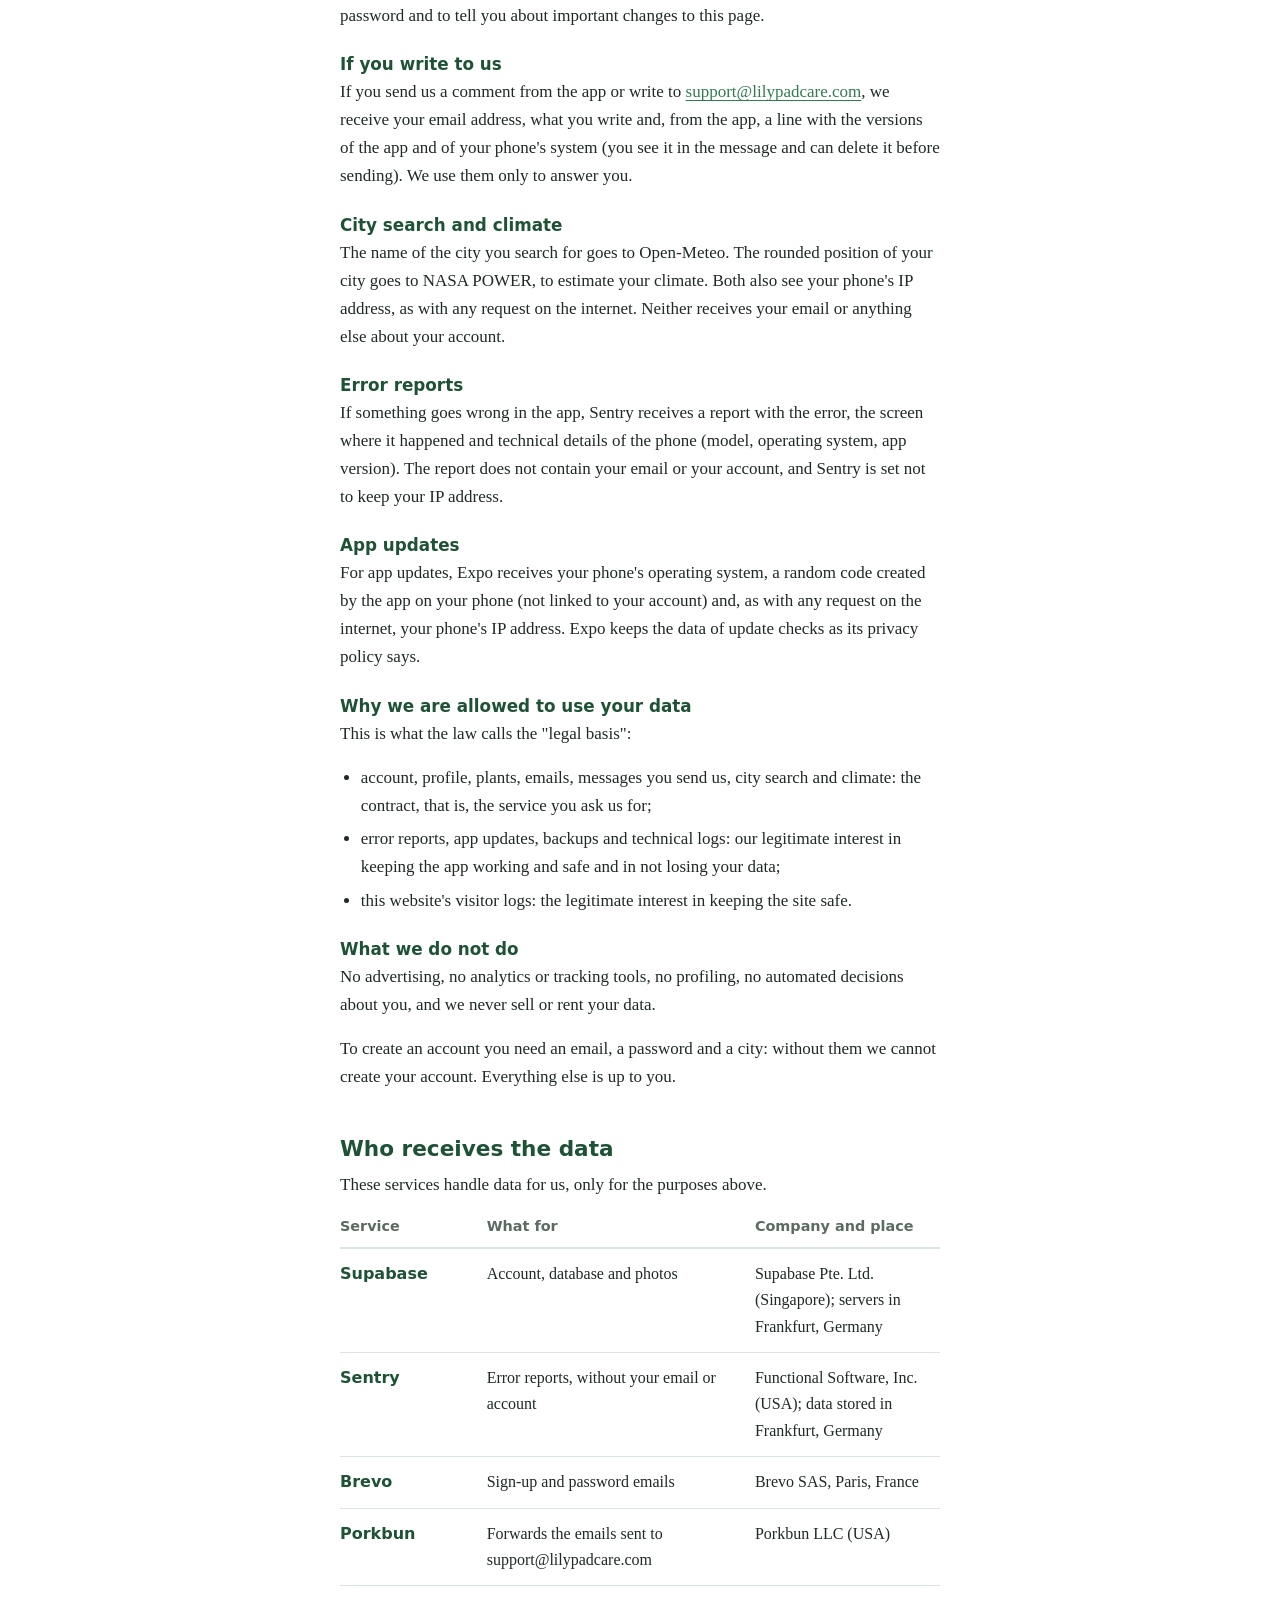
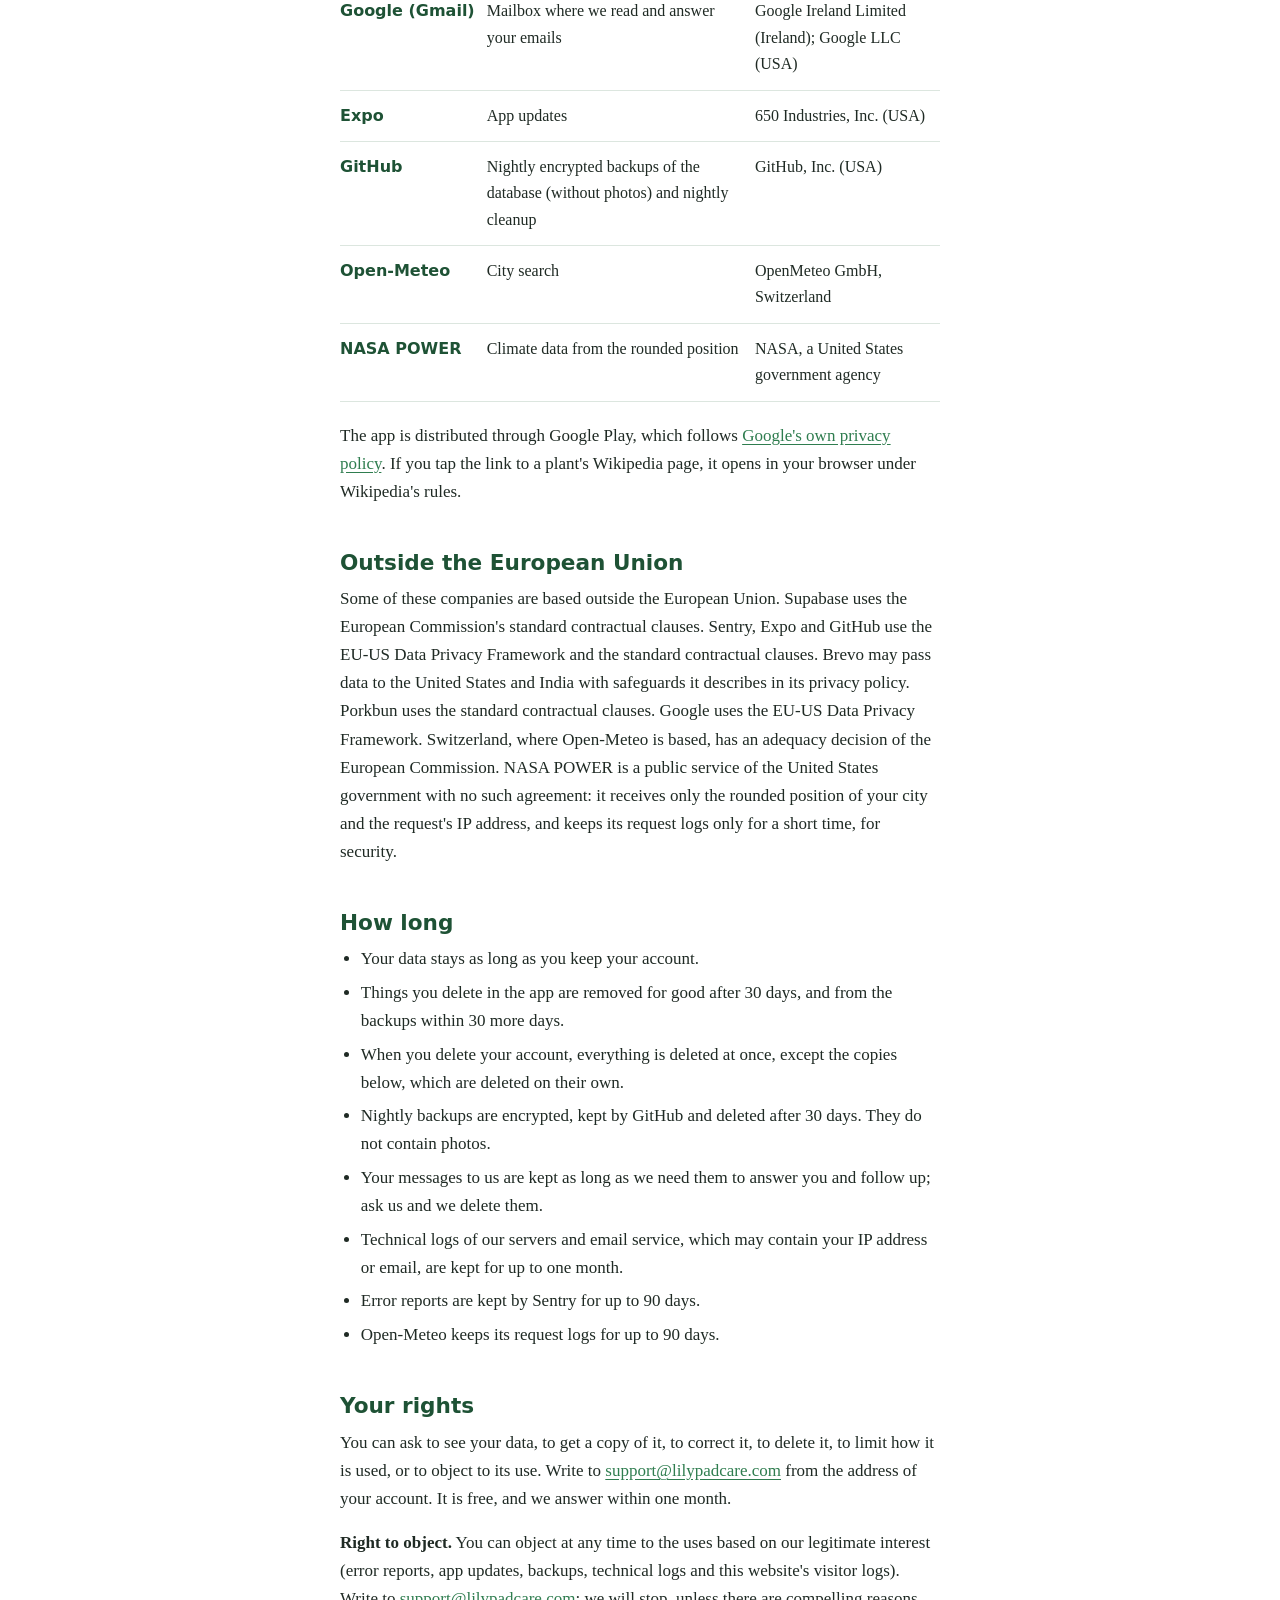
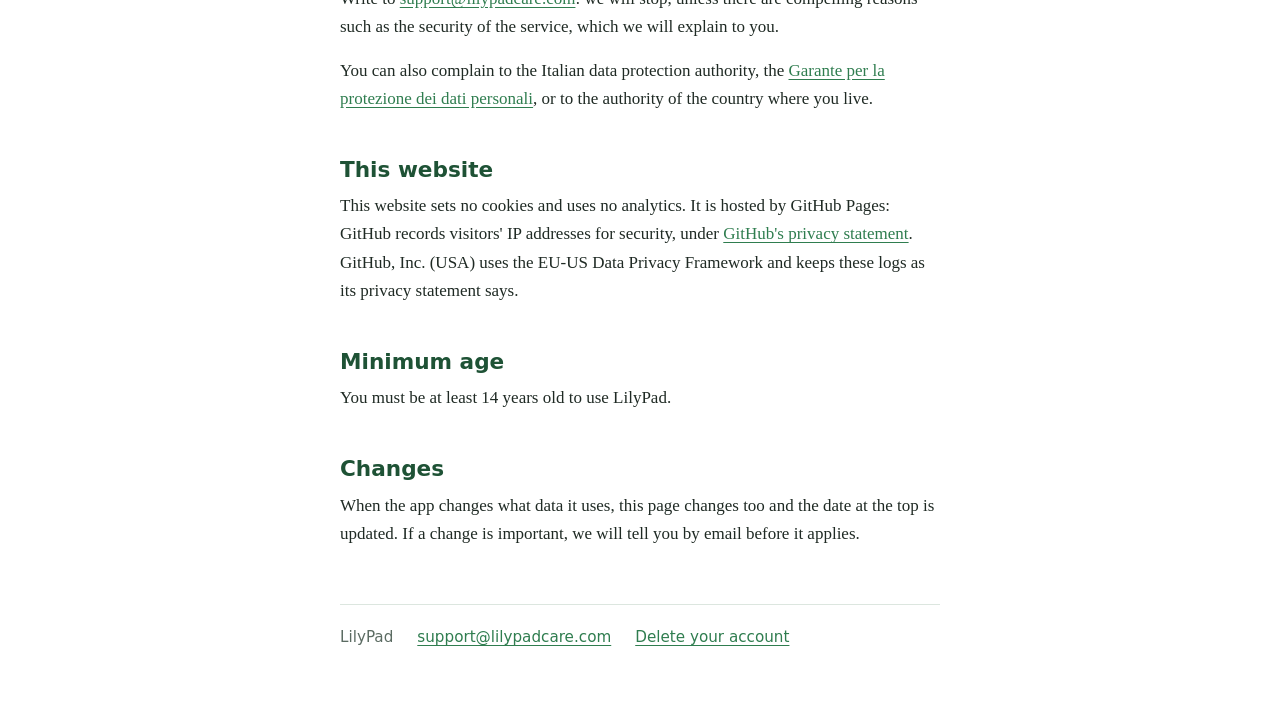
==== commit 076e87ee: "Privacy pages: messages sent to support (Porkbun forwarding, Gmail) Co-Authored-By: Claude Opus 5.5 " ====
--- a/privacy/index.html
+++ b/privacy/index.html
@@ -65,6 +65,8 @@
 <p>Like any online service, our servers see your phone's IP address when the app connects, and keep it in technical logs for a short time, for security.</p>
 <h3>Emails</h3>
 <p>We write to you only to confirm your sign-up, to send you a code to reset your password and to tell you about important changes to this page.</p>
+<h3>If you write to us</h3>
+<p>If you send us a comment from the app or write to <a href="mailto:support@lilypadcare.com">support@lilypadcare.com</a>, we receive your email address, what you write and, from the app, a line with the versions of the app and of your phone's system (you see it in the message and can delete it before sending). We use them only to answer you.</p>
 <h3>City search and climate</h3>
 <p>The name of the city you search for goes to Open-Meteo. The rounded position of your city goes to NASA POWER, to estimate your climate. Both also see your phone's IP address, as with any request on the internet. Neither receives your email or anything else about your account.</p>
 <h3>Error reports</h3>
@@ -74,7 +76,7 @@
 <h3>Why we are allowed to use your data</h3>
 <p>This is what the law calls the "legal basis":</p>
 <ul>
-  <li>account, profile, plants, emails, city search and climate: the contract, that is, the service you ask us for;</li>
+  <li>account, profile, plants, emails, messages you send us, city search and climate: the contract, that is, the service you ask us for;</li>
   <li>error reports, app updates, backups and technical logs: our legitimate interest in keeping the app working and safe and in not losing your data;</li>
   <li>this website's visitor logs: the legitimate interest in keeping the site safe.</li>
 </ul>
@@ -90,6 +92,8 @@
     <tr><td>Supabase</td><td data-label="What for">Account, database and photos</td><td data-label="Company and place">Supabase Pte. Ltd. (Singapore); servers in Frankfurt, Germany</td></tr>
     <tr><td>Sentry</td><td data-label="What for">Error reports, without your email or account</td><td data-label="Company and place">Functional Software, Inc. (USA); data stored in Frankfurt, Germany</td></tr>
     <tr><td>Brevo</td><td data-label="What for">Sign-up and password emails</td><td data-label="Company and place">Brevo SAS, Paris, France</td></tr>
+    <tr><td>Porkbun</td><td data-label="What for">Forwards the emails sent to support@lilypadcare.com</td><td data-label="Company and place">Porkbun LLC (USA)</td></tr>
+    <tr><td>Google (Gmail)</td><td data-label="What for">Mailbox where we read and answer your emails</td><td data-label="Company and place">Google Ireland Limited (Ireland); Google LLC (USA)</td></tr>
     <tr><td>Expo</td><td data-label="What for">App updates</td><td data-label="Company and place">650 Industries, Inc. (USA)</td></tr>
     <tr><td>GitHub</td><td data-label="What for">Nightly encrypted backups of the database (without photos) and nightly cleanup</td><td data-label="Company and place">GitHub, Inc. (USA)</td></tr>
     <tr><td>Open-Meteo</td><td data-label="What for">City search</td><td data-label="Company and place">OpenMeteo GmbH, Switzerland</td></tr>
@@ -99,7 +103,7 @@
 <p>The app is distributed through Google Play, which follows <a href="https://policies.google.com/privacy">Google's own privacy policy</a>. If you tap the link to a plant's Wikipedia page, it opens in your browser under Wikipedia's rules.</p>
 
 <h2 id="transfers">Outside the European Union</h2>
-<p>Some of these companies are based outside the European Union. Supabase uses the European Commission's standard contractual clauses. Sentry, Expo and GitHub use the EU-US Data Privacy Framework and the standard contractual clauses. Brevo may pass data to the United States and India with safeguards it describes in its privacy policy. Switzerland, where Open-Meteo is based, has an adequacy decision of the European Commission. NASA POWER is a public service of the United States government with no such agreement: it receives only the rounded position of your city and the request's IP address, and keeps its request logs only for a short time, for security.</p>
+<p>Some of these companies are based outside the European Union. Supabase uses the European Commission's standard contractual clauses. Sentry, Expo and GitHub use the EU-US Data Privacy Framework and the standard contractual clauses. Brevo may pass data to the United States and India with safeguards it describes in its privacy policy. Porkbun uses the standard contractual clauses. Google uses the EU-US Data Privacy Framework. Switzerland, where Open-Meteo is based, has an adequacy decision of the European Commission. NASA POWER is a public service of the United States government with no such agreement: it receives only the rounded position of your city and the request's IP address, and keeps its request logs only for a short time, for security.</p>
 
 <h2 id="time">How long</h2>
 <ul>
@@ -107,6 +111,7 @@
   <li>Things you delete in the app are removed for good after 30 days, and from the backups within 30 more days.</li>
   <li>When you delete your account, everything is deleted at once, except the copies below, which are deleted on their own.</li>
   <li>Nightly backups are encrypted, kept by GitHub and deleted after 30 days. They do not contain photos.</li>
+  <li>Your messages to us are kept as long as we need them to answer you and follow up; ask us and we delete them.</li>
   <li>Technical logs of our servers and email service, which may contain your IP address or email, are kept for up to one month.</li>
   <li>Error reports are kept by Sentry for up to 90 days.</li>
   <li>Open-Meteo keeps its request logs for up to 90 days.</li>
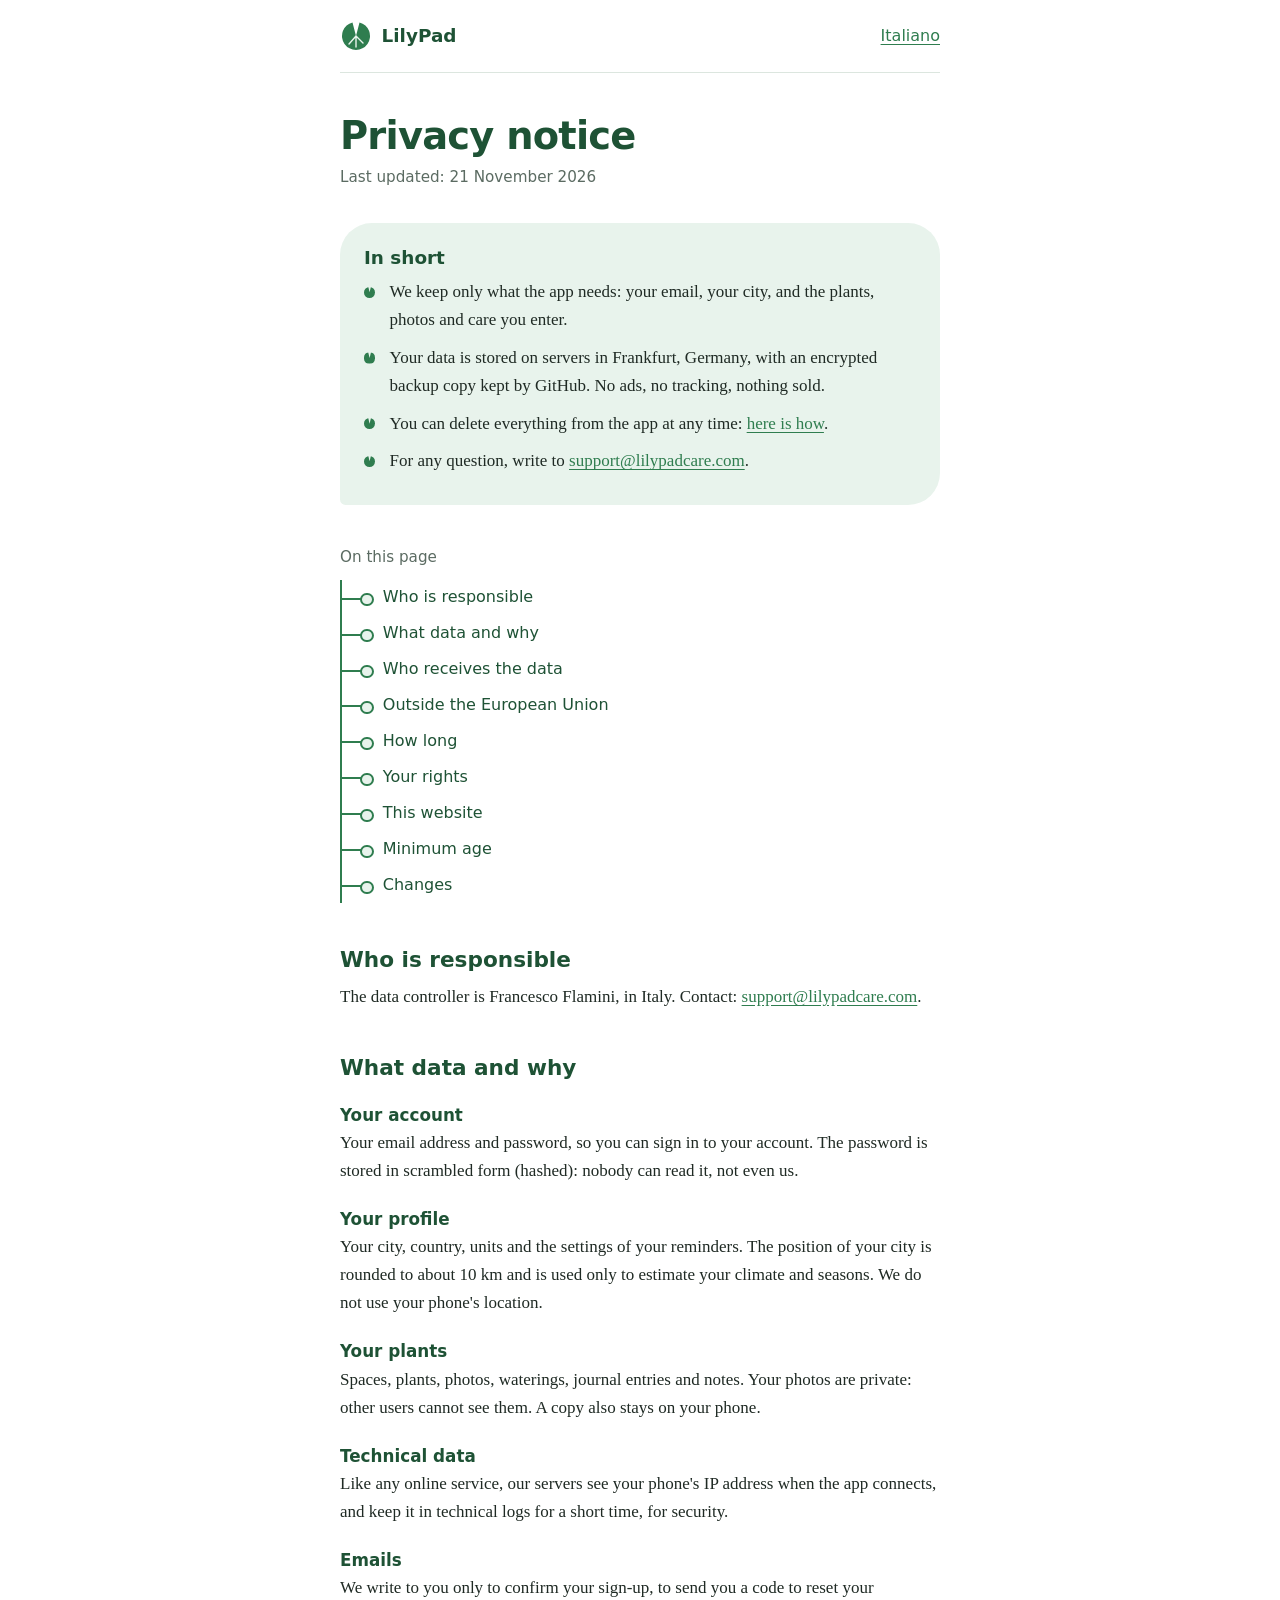
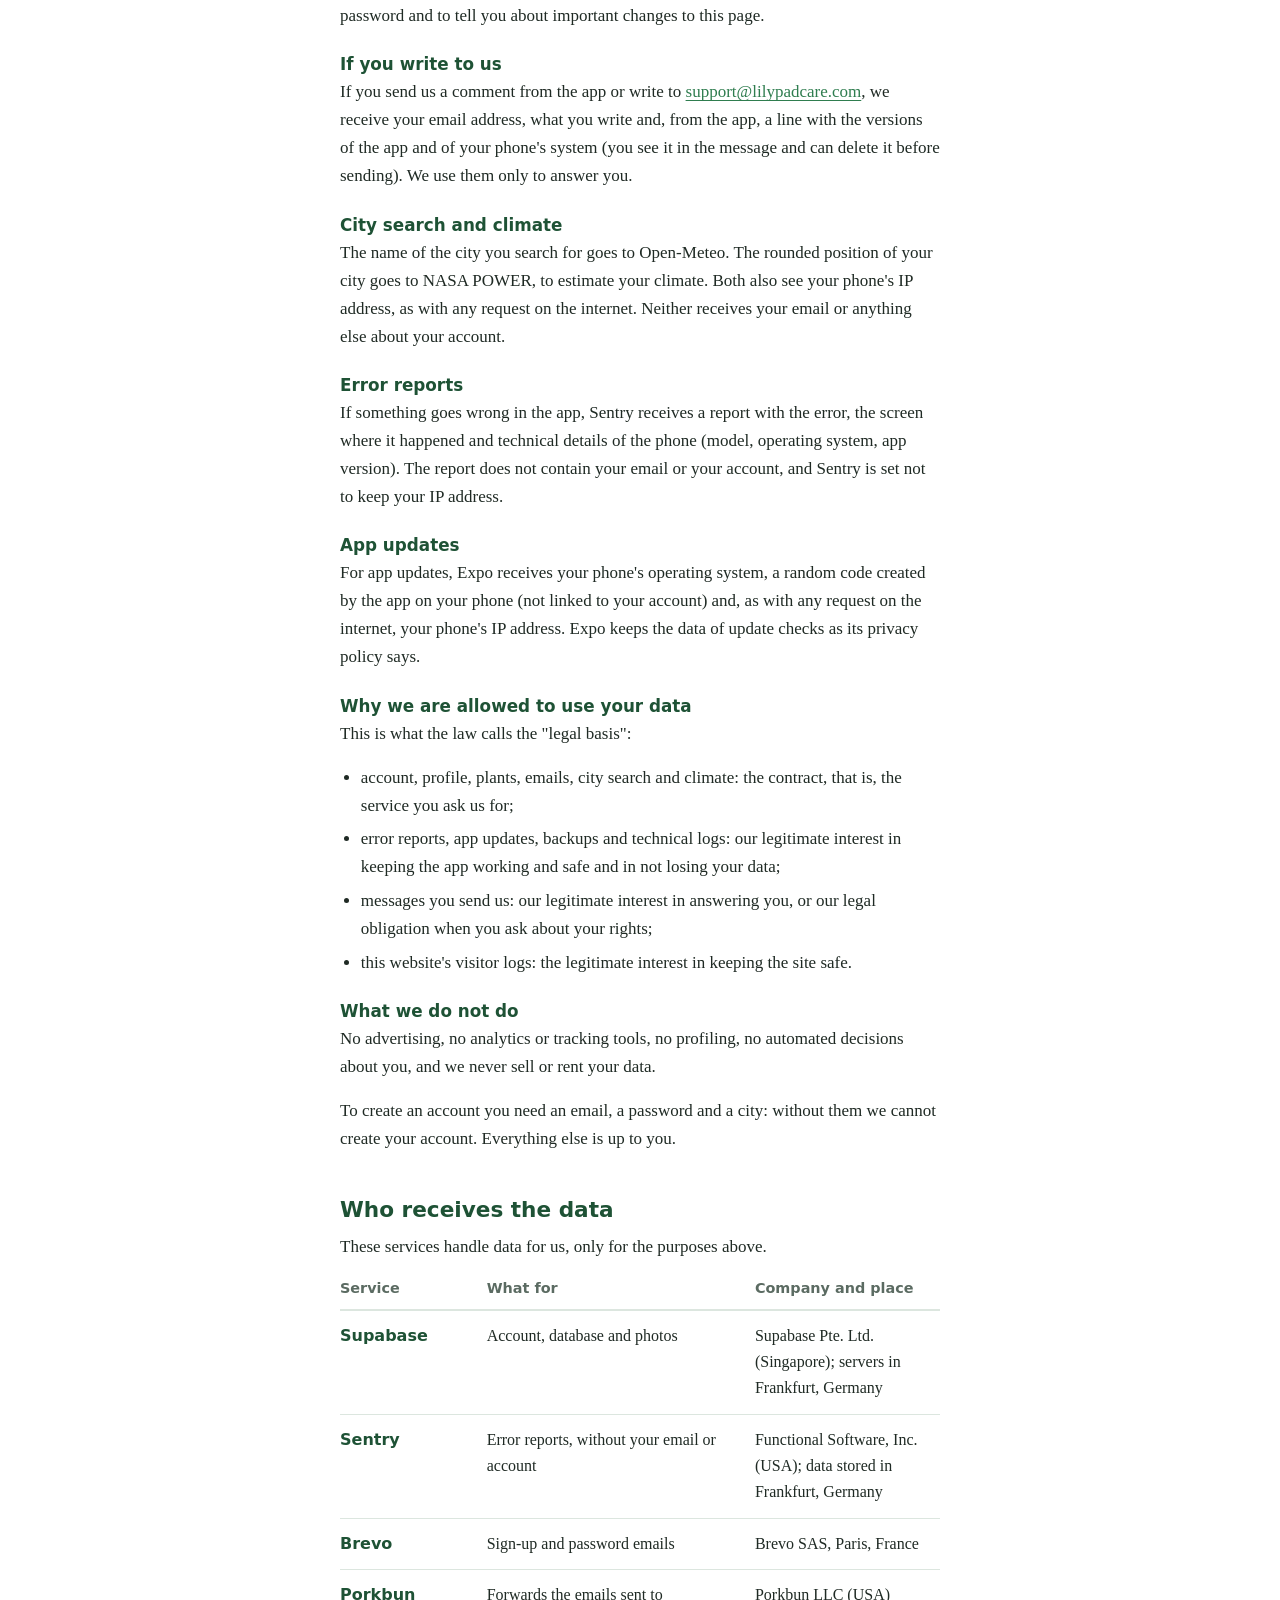
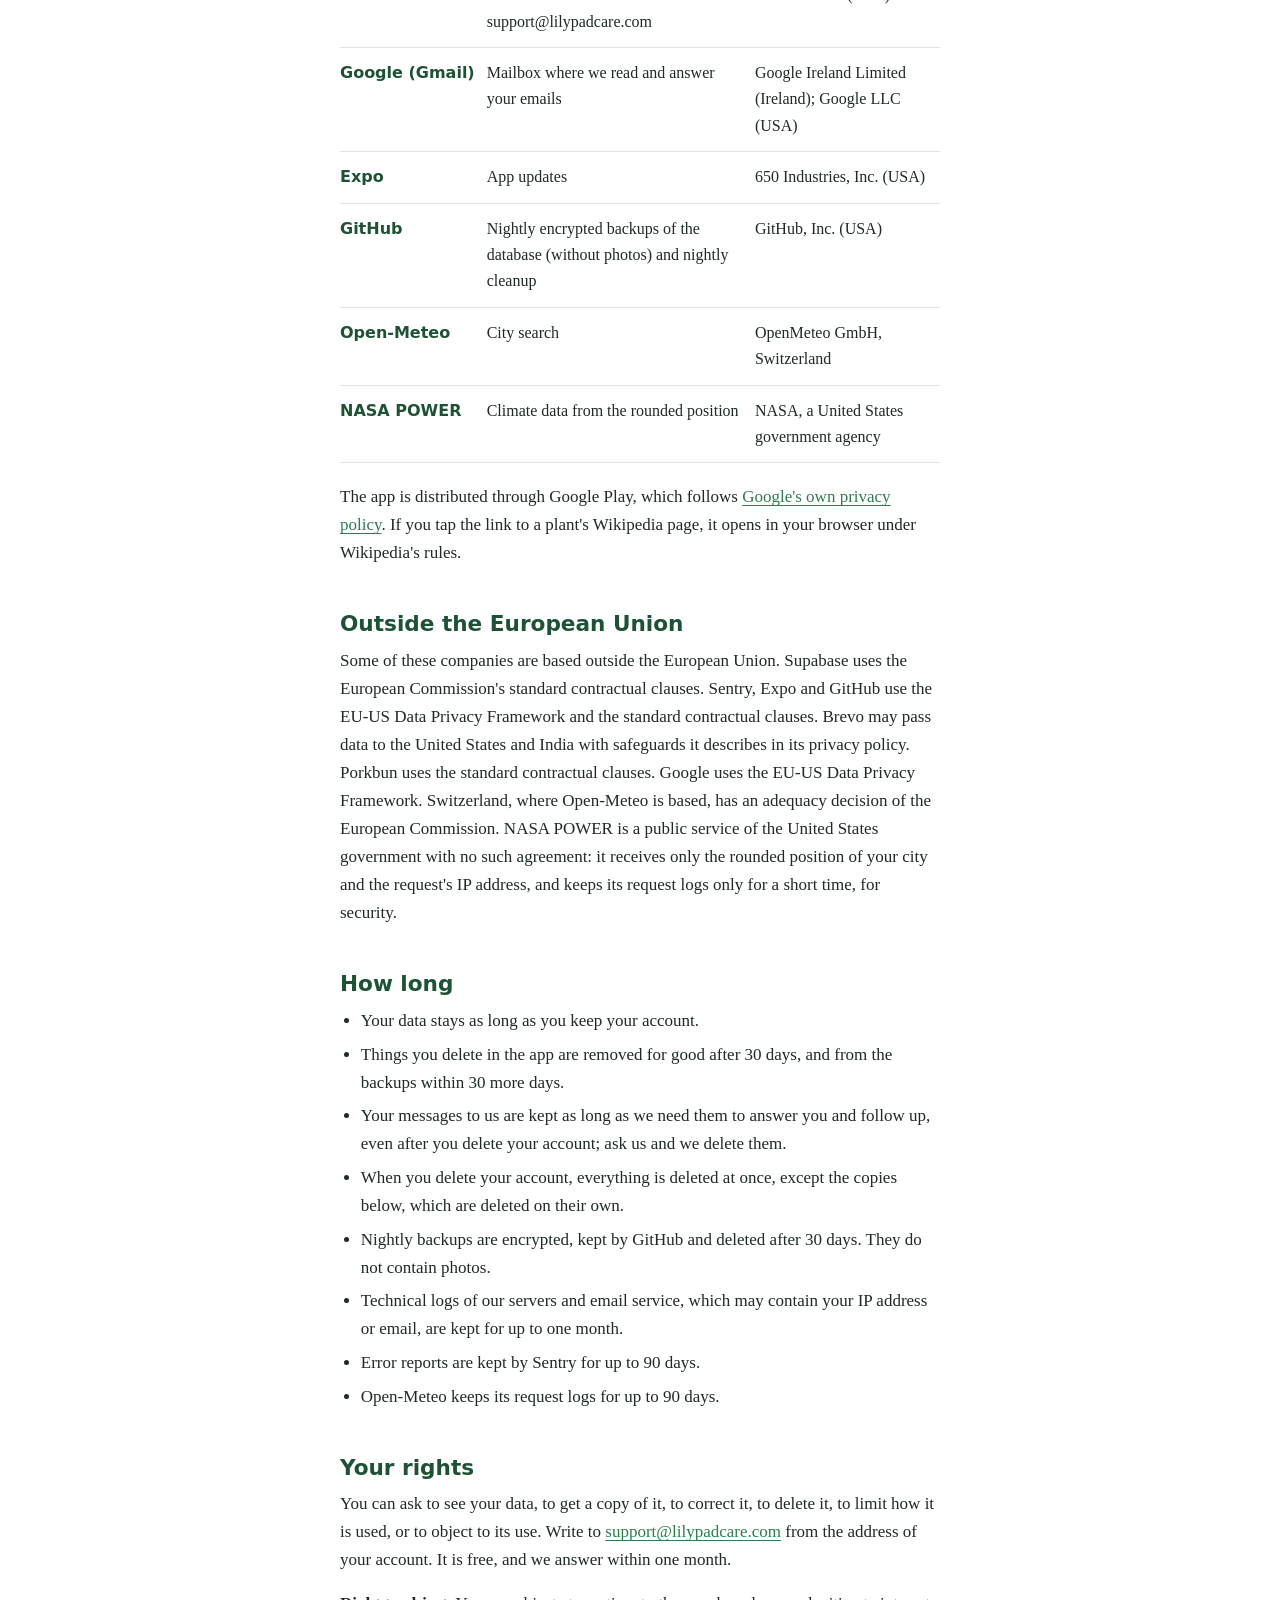
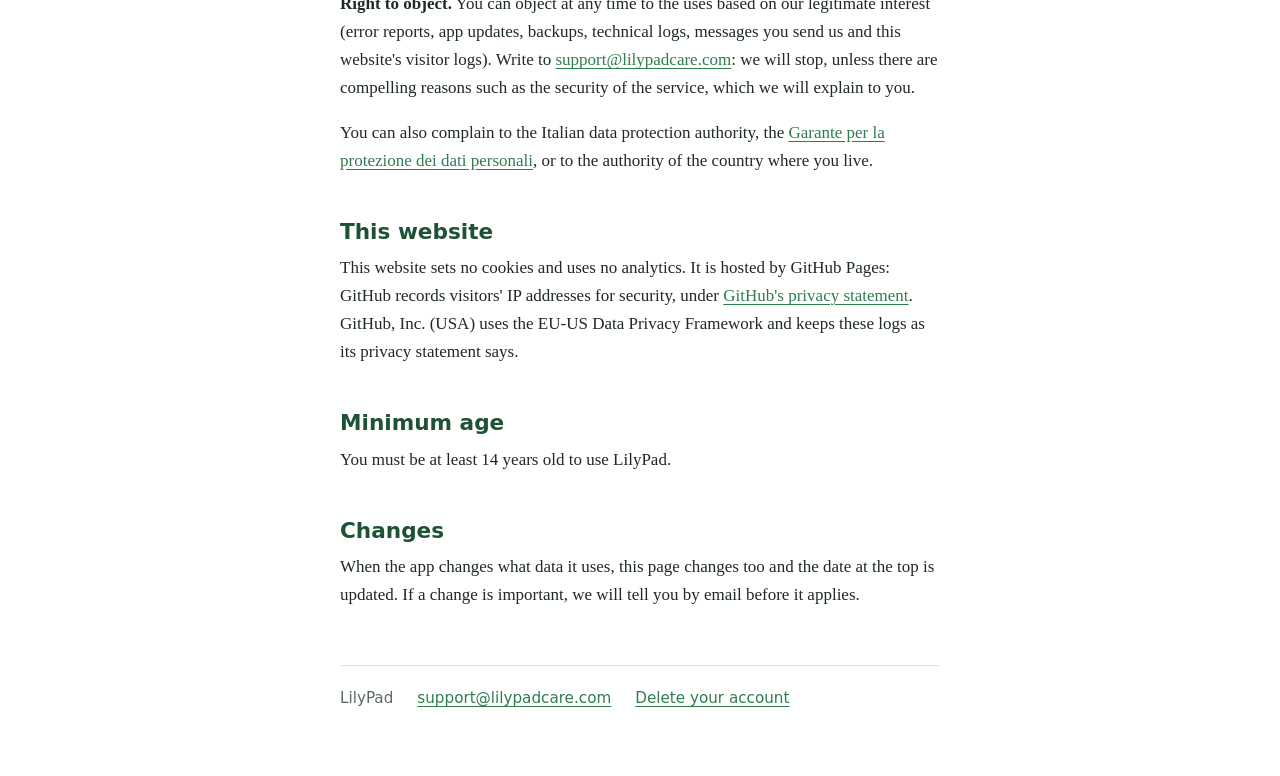
==== commit cf6a03df: "Privacy pages: messages kept after account deletion until asked; legitimate interest or legal obliga" ====
--- a/privacy/index.html
+++ b/privacy/index.html
@@ -76,8 +76,9 @@
 <h3>Why we are allowed to use your data</h3>
 <p>This is what the law calls the "legal basis":</p>
 <ul>
-  <li>account, profile, plants, emails, messages you send us, city search and climate: the contract, that is, the service you ask us for;</li>
+  <li>account, profile, plants, emails, city search and climate: the contract, that is, the service you ask us for;</li>
   <li>error reports, app updates, backups and technical logs: our legitimate interest in keeping the app working and safe and in not losing your data;</li>
+  <li>messages you send us: our legitimate interest in answering you, or our legal obligation when you ask about your rights;</li>
   <li>this website's visitor logs: the legitimate interest in keeping the site safe.</li>
 </ul>
 <h3>What we do not do</h3>
@@ -109,9 +110,9 @@
 <ul>
   <li>Your data stays as long as you keep your account.</li>
   <li>Things you delete in the app are removed for good after 30 days, and from the backups within 30 more days.</li>
+  <li>Your messages to us are kept as long as we need them to answer you and follow up, even after you delete your account; ask us and we delete them.</li>
   <li>When you delete your account, everything is deleted at once, except the copies below, which are deleted on their own.</li>
   <li>Nightly backups are encrypted, kept by GitHub and deleted after 30 days. They do not contain photos.</li>
-  <li>Your messages to us are kept as long as we need them to answer you and follow up; ask us and we delete them.</li>
   <li>Technical logs of our servers and email service, which may contain your IP address or email, are kept for up to one month.</li>
   <li>Error reports are kept by Sentry for up to 90 days.</li>
   <li>Open-Meteo keeps its request logs for up to 90 days.</li>
@@ -119,7 +120,7 @@
 
 <h2 id="rights">Your rights</h2>
 <p>You can ask to see your data, to get a copy of it, to correct it, to delete it, to limit how it is used, or to object to its use. Write to <a href="mailto:support@lilypadcare.com">support@lilypadcare.com</a> from the address of your account. It is free, and we answer within one month.</p>
-<p><strong>Right to object.</strong> You can object at any time to the uses based on our legitimate interest (error reports, app updates, backups, technical logs and this website's visitor logs). Write to <a href="mailto:support@lilypadcare.com">support@lilypadcare.com</a>: we will stop, unless there are compelling reasons such as the security of the service, which we will explain to you.</p>
+<p><strong>Right to object.</strong> You can object at any time to the uses based on our legitimate interest (error reports, app updates, backups, technical logs, messages you send us and this website's visitor logs). Write to <a href="mailto:support@lilypadcare.com">support@lilypadcare.com</a>: we will stop, unless there are compelling reasons such as the security of the service, which we will explain to you.</p>
 <p>You can also complain to the Italian data protection authority, the <a href="https://www.garanteprivacy.it/">Garante per la protezione dei dati personali</a>, or to the authority of the country where you live.</p>
 
 <h2 id="site">This website</h2>
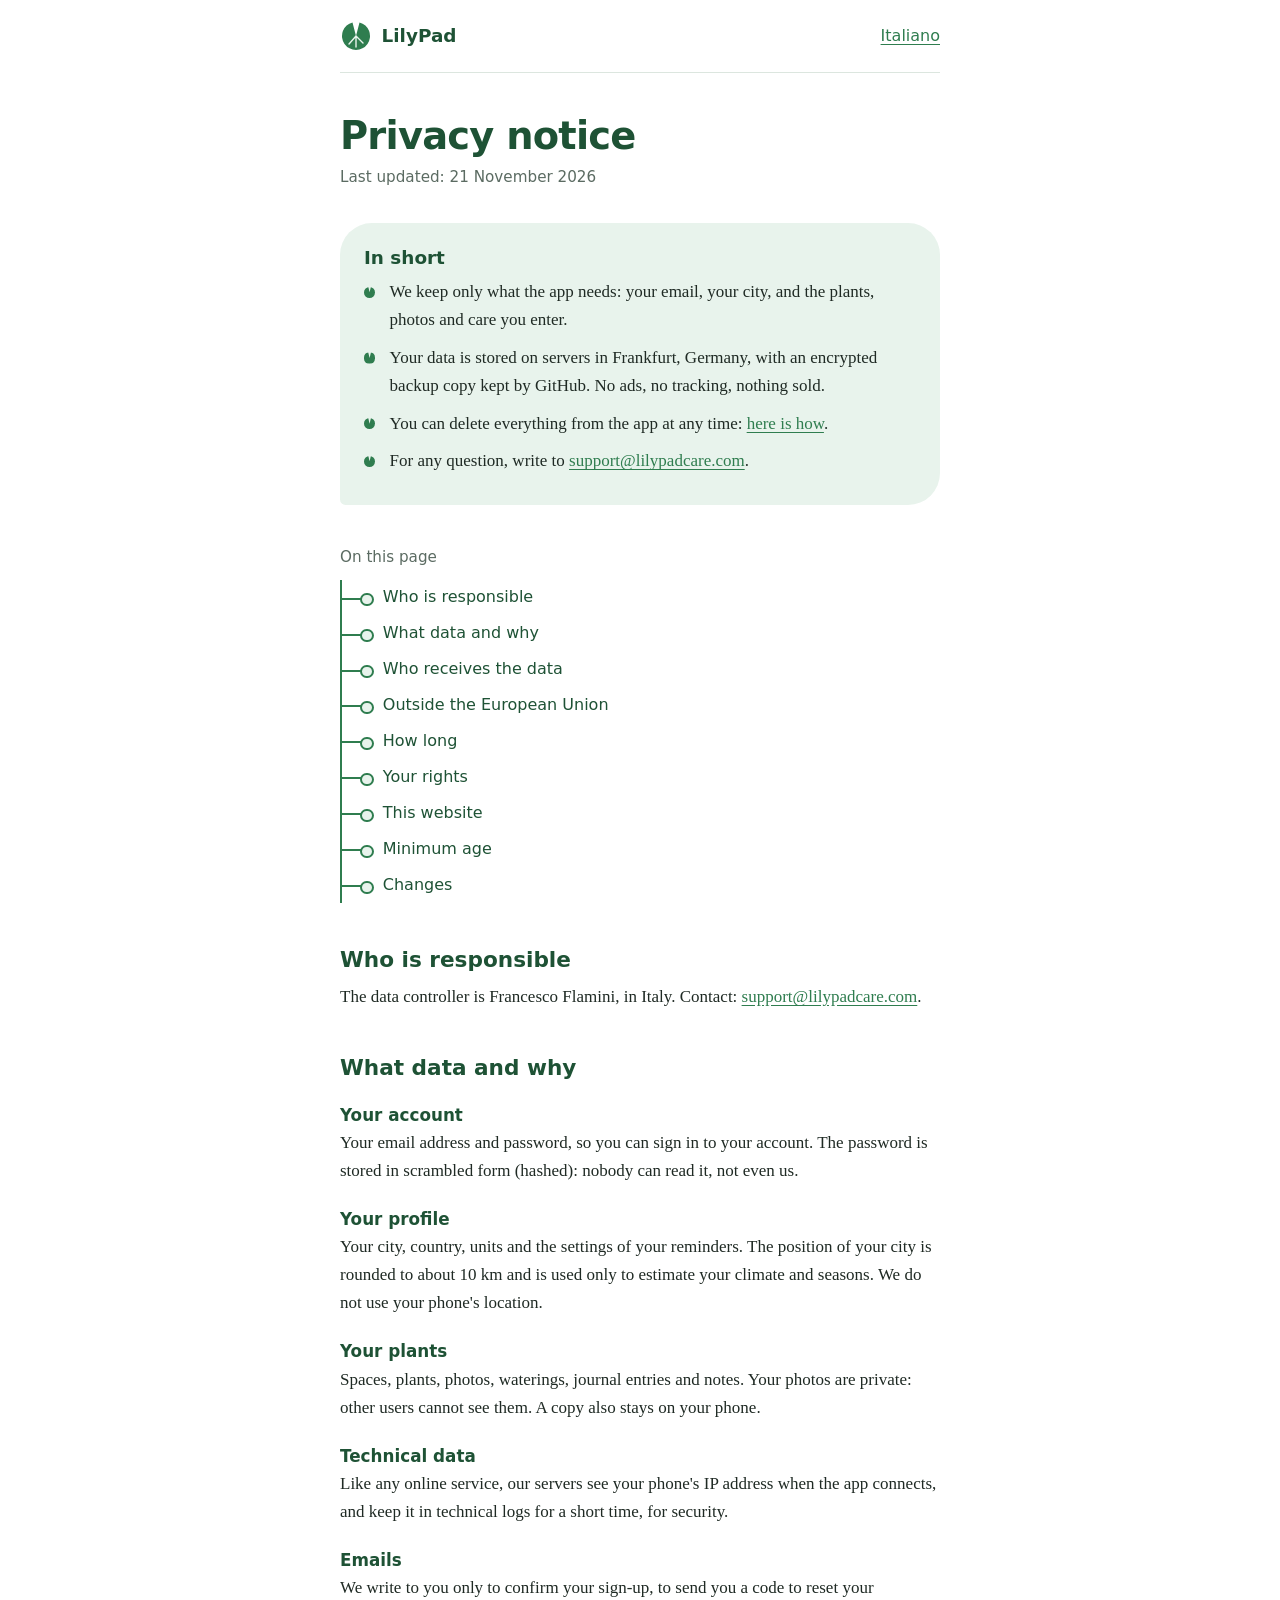
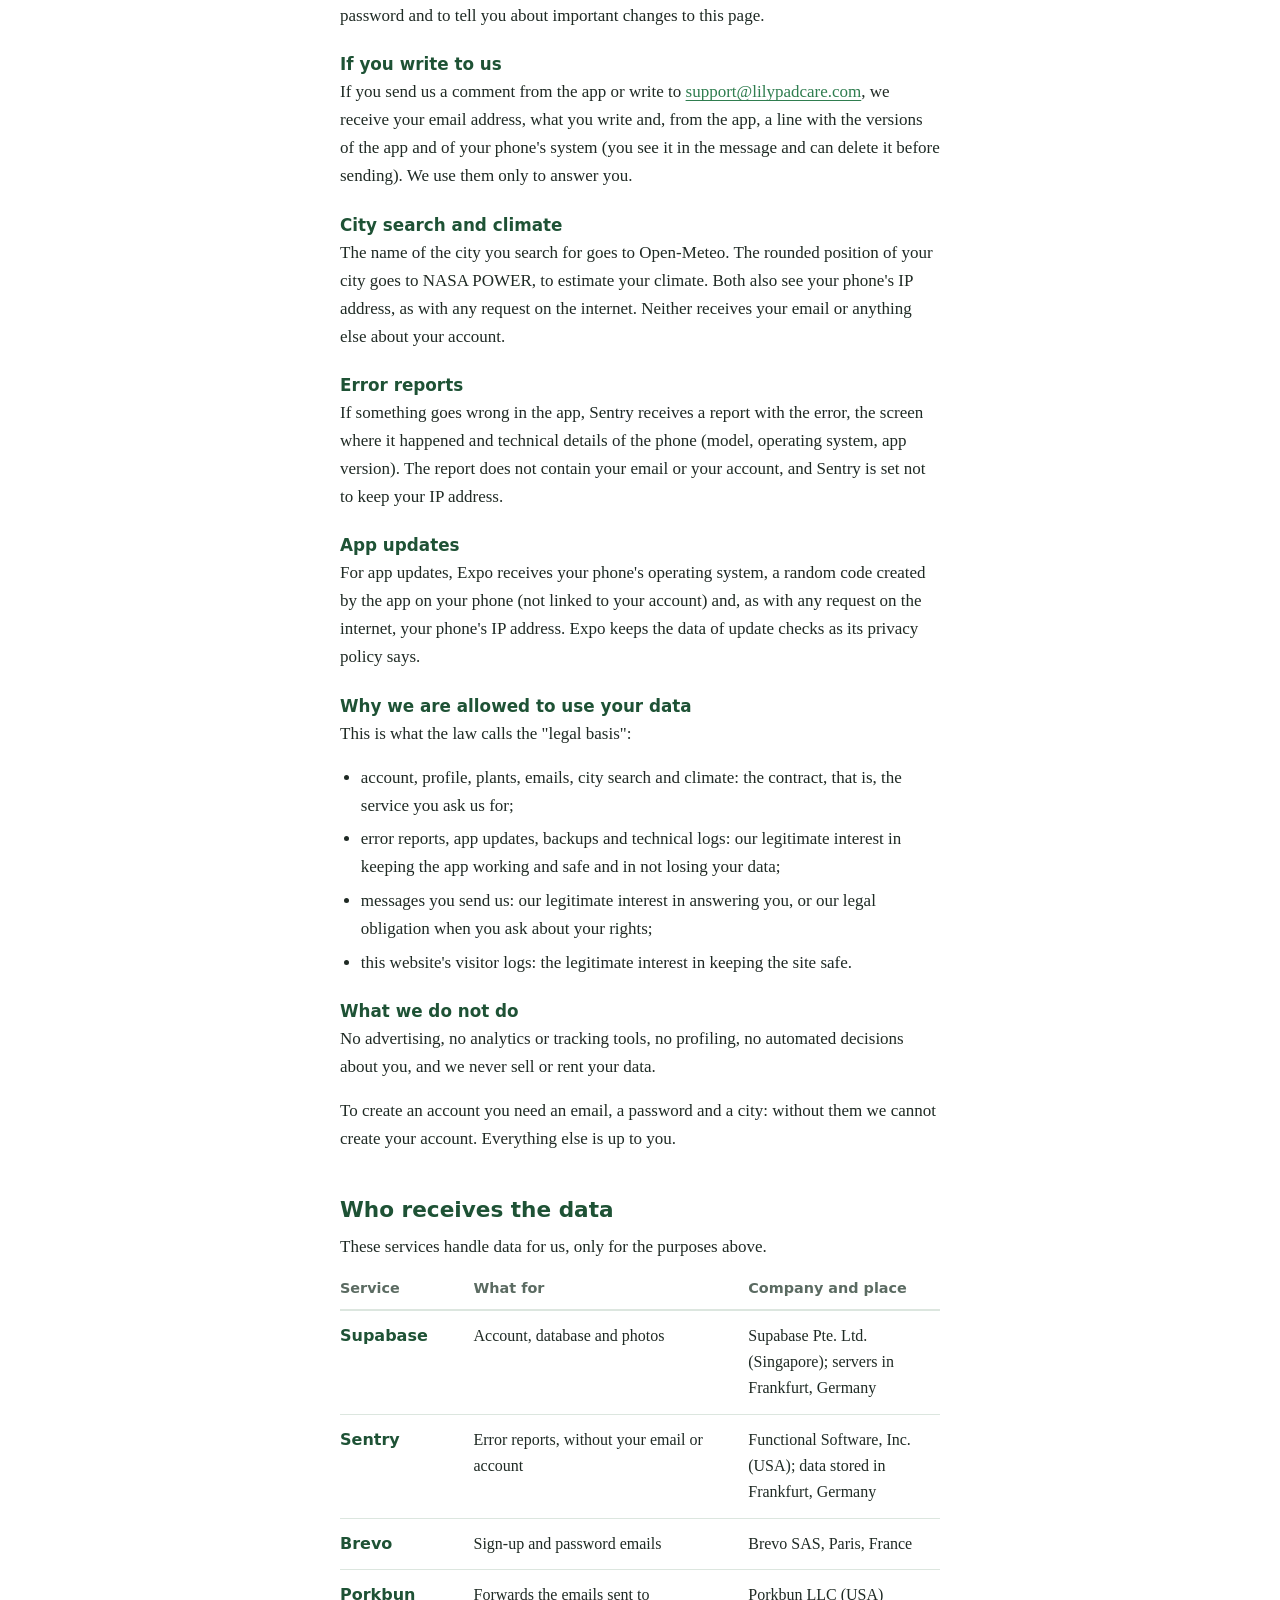
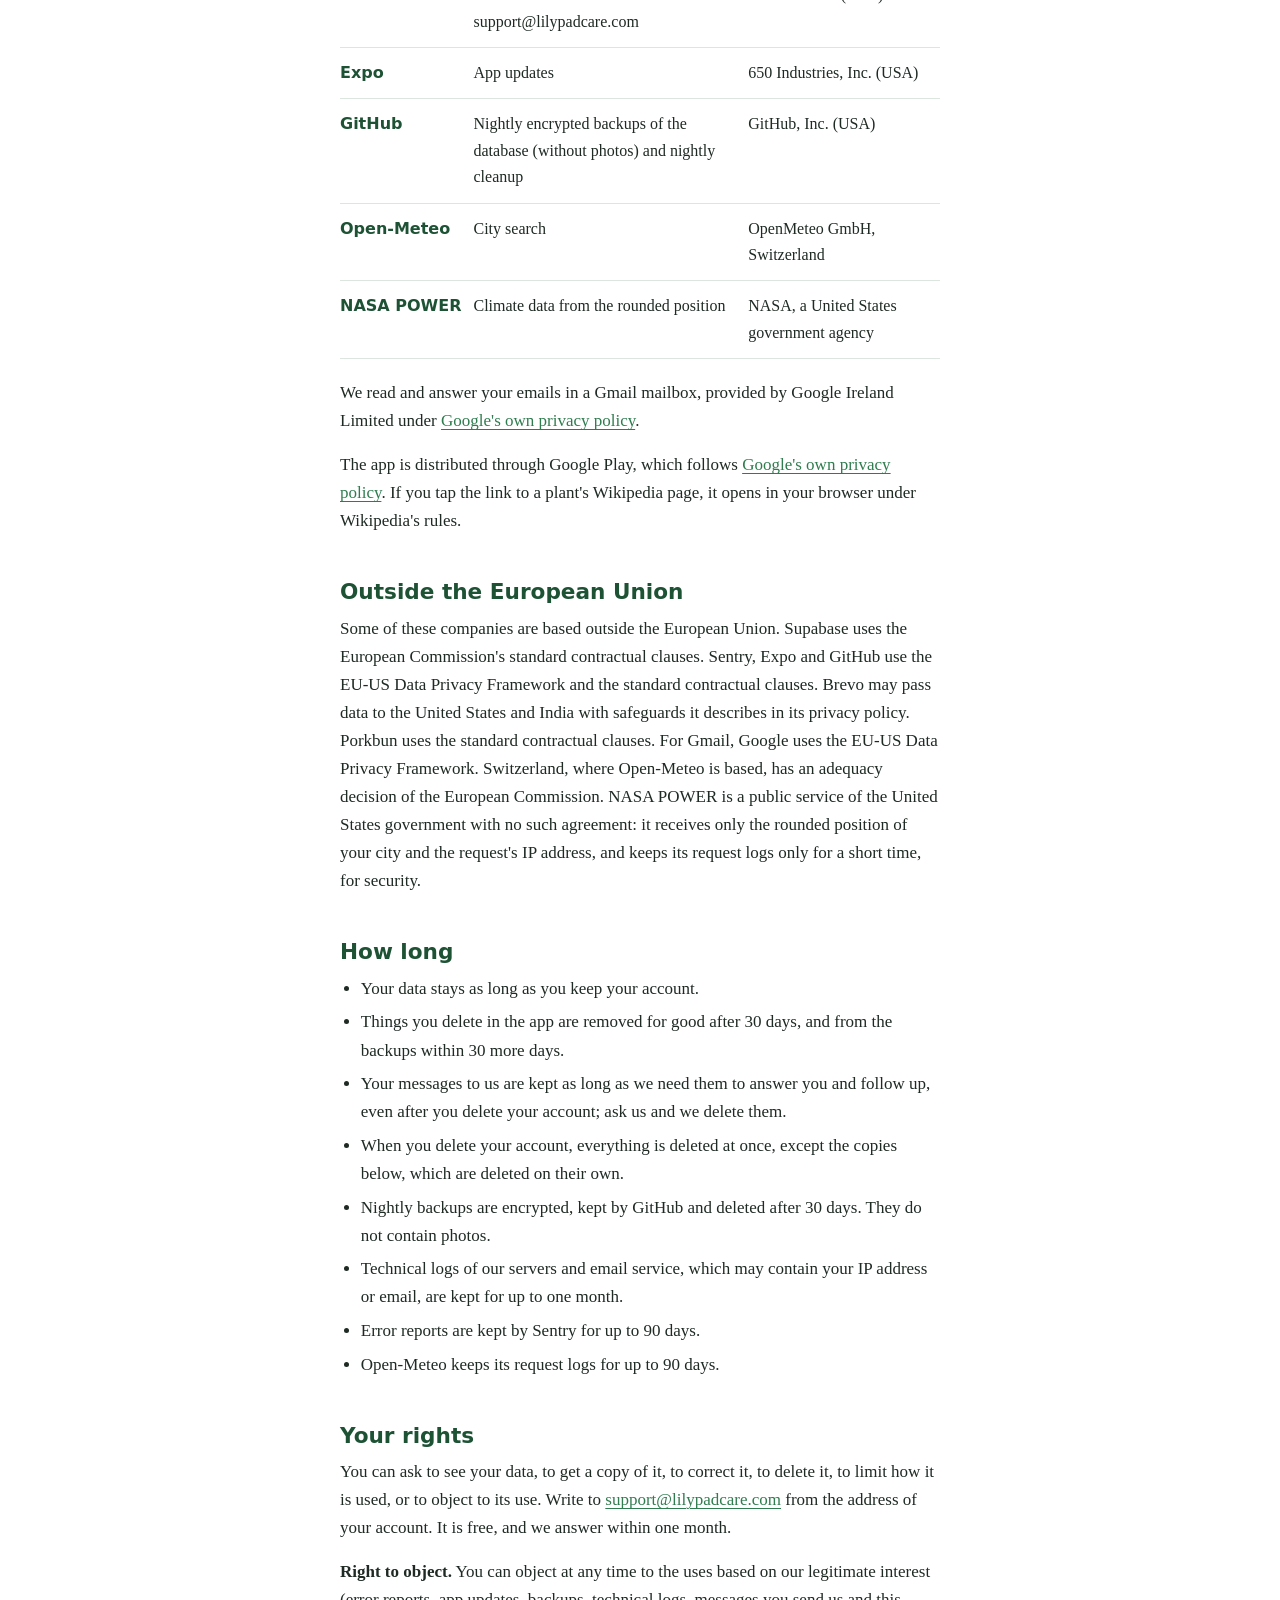
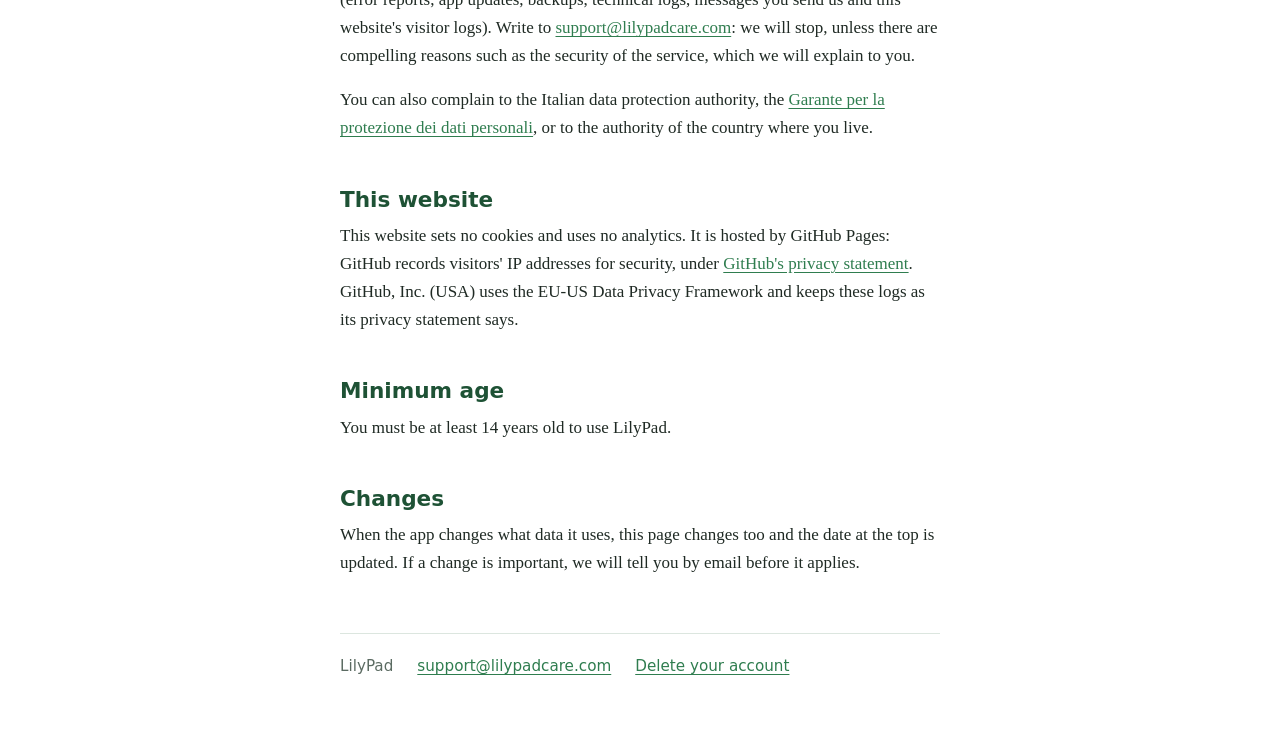
==== commit d7ebb91d: "Privacy pages: Gmail as the mailbox under Google's own policy, not a processor (owner's choice) Co-A" ====
--- a/privacy/index.html
+++ b/privacy/index.html
@@ -94,17 +94,17 @@
     <tr><td>Sentry</td><td data-label="What for">Error reports, without your email or account</td><td data-label="Company and place">Functional Software, Inc. (USA); data stored in Frankfurt, Germany</td></tr>
     <tr><td>Brevo</td><td data-label="What for">Sign-up and password emails</td><td data-label="Company and place">Brevo SAS, Paris, France</td></tr>
     <tr><td>Porkbun</td><td data-label="What for">Forwards the emails sent to support@lilypadcare.com</td><td data-label="Company and place">Porkbun LLC (USA)</td></tr>
-    <tr><td>Google (Gmail)</td><td data-label="What for">Mailbox where we read and answer your emails</td><td data-label="Company and place">Google Ireland Limited (Ireland); Google LLC (USA)</td></tr>
     <tr><td>Expo</td><td data-label="What for">App updates</td><td data-label="Company and place">650 Industries, Inc. (USA)</td></tr>
     <tr><td>GitHub</td><td data-label="What for">Nightly encrypted backups of the database (without photos) and nightly cleanup</td><td data-label="Company and place">GitHub, Inc. (USA)</td></tr>
     <tr><td>Open-Meteo</td><td data-label="What for">City search</td><td data-label="Company and place">OpenMeteo GmbH, Switzerland</td></tr>
     <tr><td>NASA POWER</td><td data-label="What for">Climate data from the rounded position</td><td data-label="Company and place">NASA, a United States government agency</td></tr>
   </tbody>
 </table>
+<p>We read and answer your emails in a Gmail mailbox, provided by Google Ireland Limited under <a href="https://policies.google.com/privacy">Google's own privacy policy</a>.</p>
 <p>The app is distributed through Google Play, which follows <a href="https://policies.google.com/privacy">Google's own privacy policy</a>. If you tap the link to a plant's Wikipedia page, it opens in your browser under Wikipedia's rules.</p>
 
 <h2 id="transfers">Outside the European Union</h2>
-<p>Some of these companies are based outside the European Union. Supabase uses the European Commission's standard contractual clauses. Sentry, Expo and GitHub use the EU-US Data Privacy Framework and the standard contractual clauses. Brevo may pass data to the United States and India with safeguards it describes in its privacy policy. Porkbun uses the standard contractual clauses. Google uses the EU-US Data Privacy Framework. Switzerland, where Open-Meteo is based, has an adequacy decision of the European Commission. NASA POWER is a public service of the United States government with no such agreement: it receives only the rounded position of your city and the request's IP address, and keeps its request logs only for a short time, for security.</p>
+<p>Some of these companies are based outside the European Union. Supabase uses the European Commission's standard contractual clauses. Sentry, Expo and GitHub use the EU-US Data Privacy Framework and the standard contractual clauses. Brevo may pass data to the United States and India with safeguards it describes in its privacy policy. Porkbun uses the standard contractual clauses. For Gmail, Google uses the EU-US Data Privacy Framework. Switzerland, where Open-Meteo is based, has an adequacy decision of the European Commission. NASA POWER is a public service of the United States government with no such agreement: it receives only the rounded position of your city and the request's IP address, and keeps its request logs only for a short time, for security.</p>
 
 <h2 id="time">How long</h2>
 <ul>
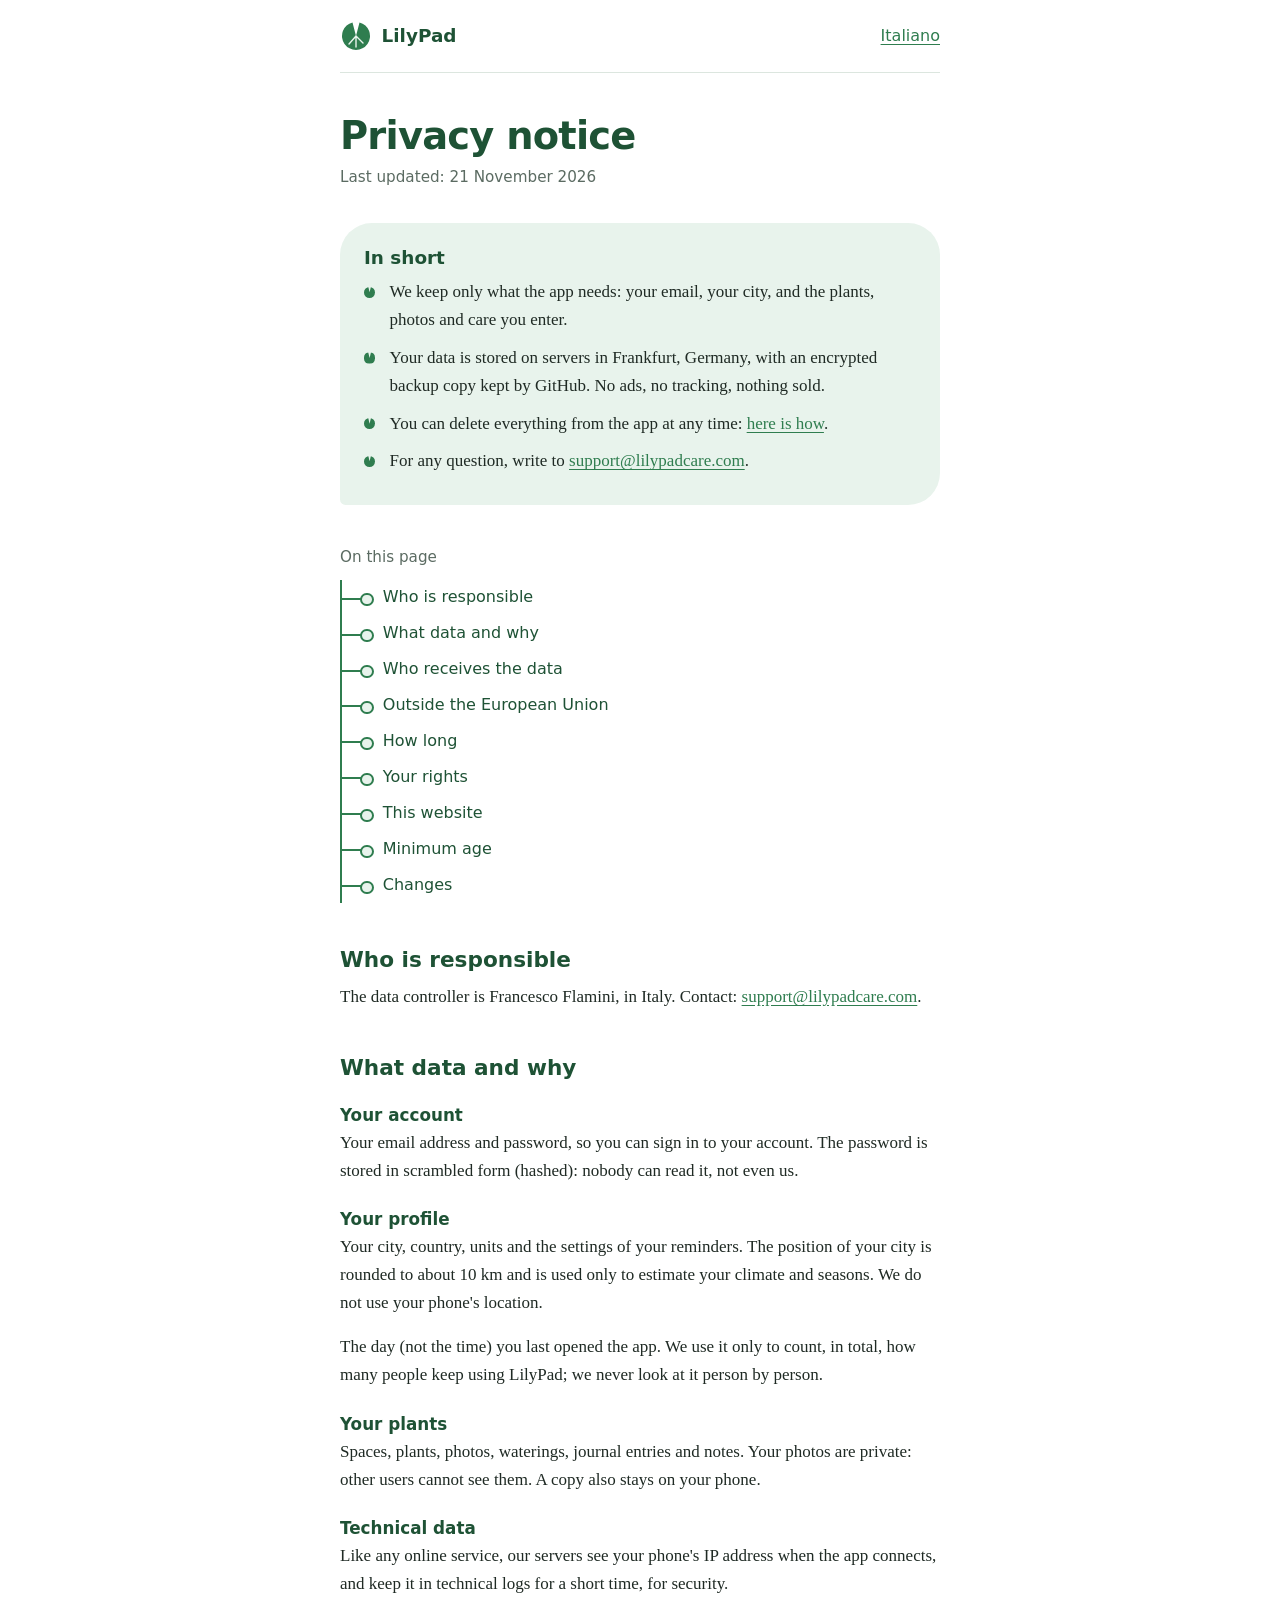
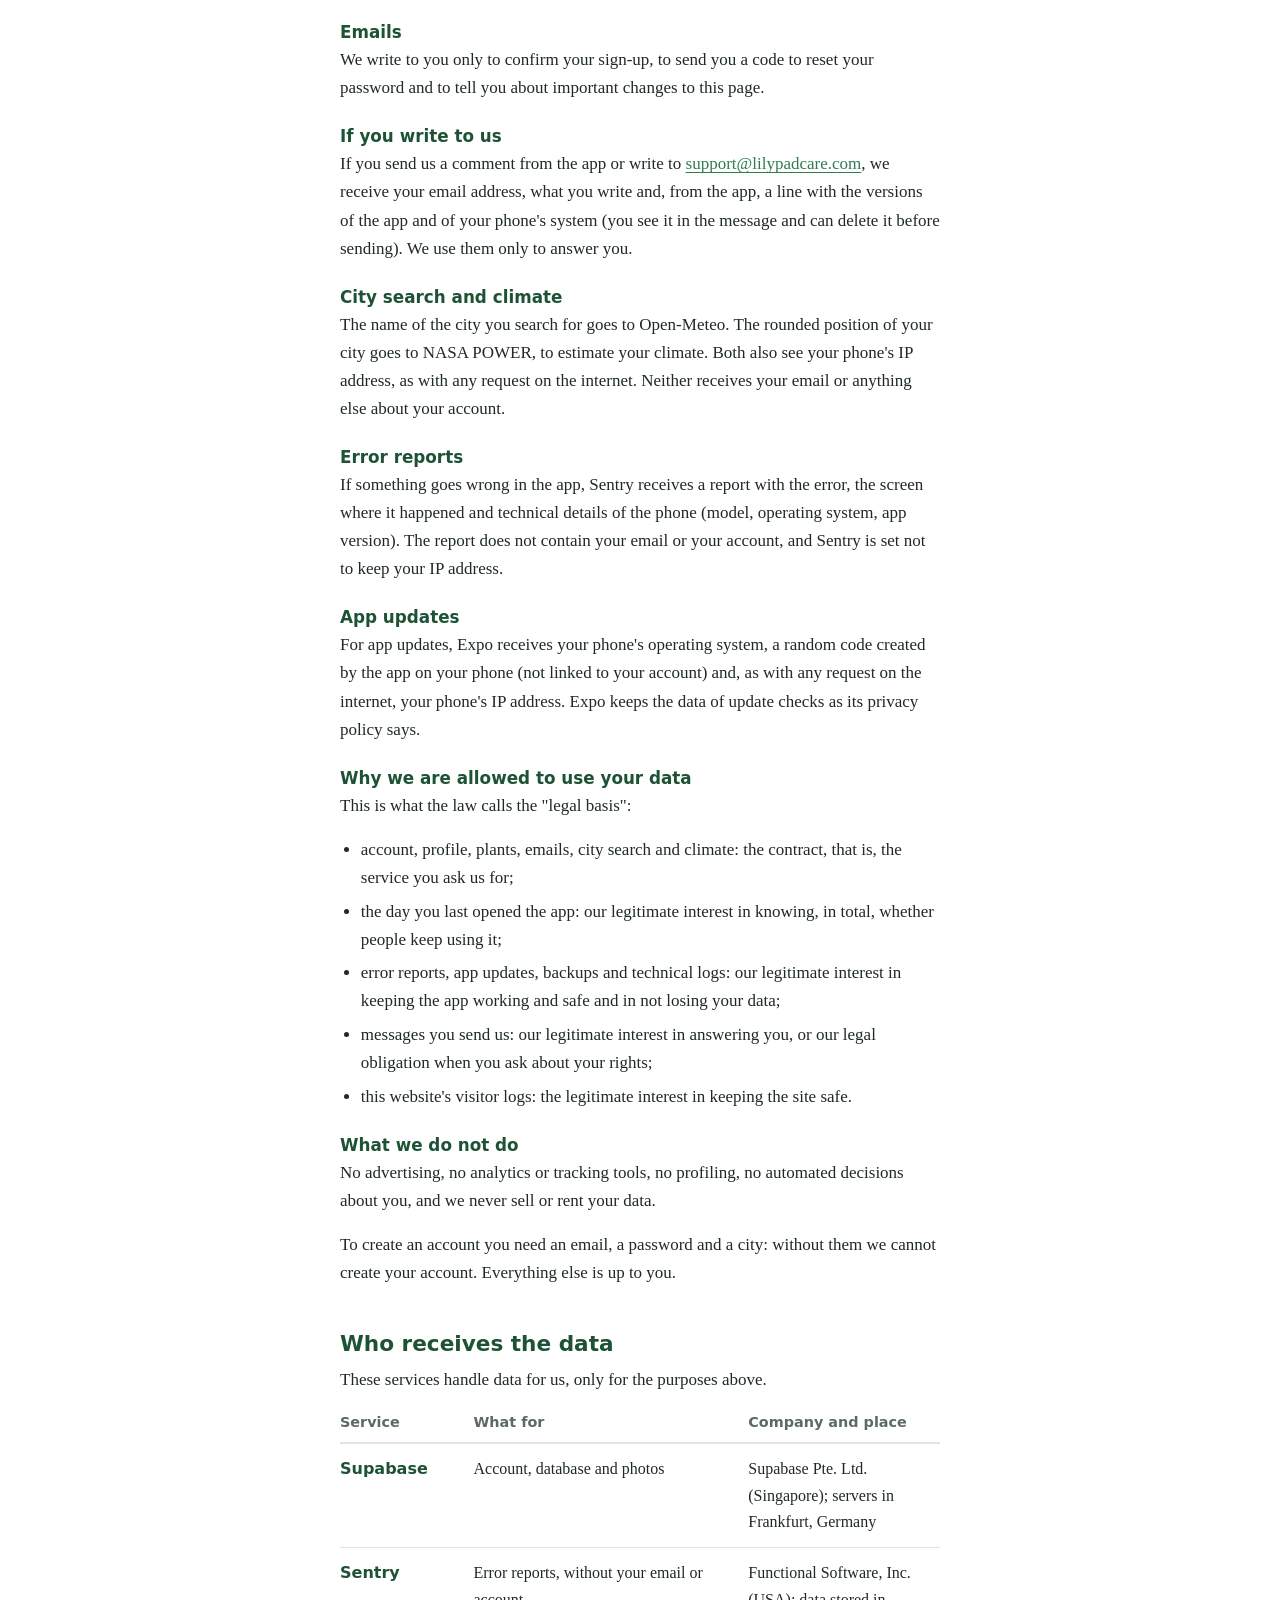
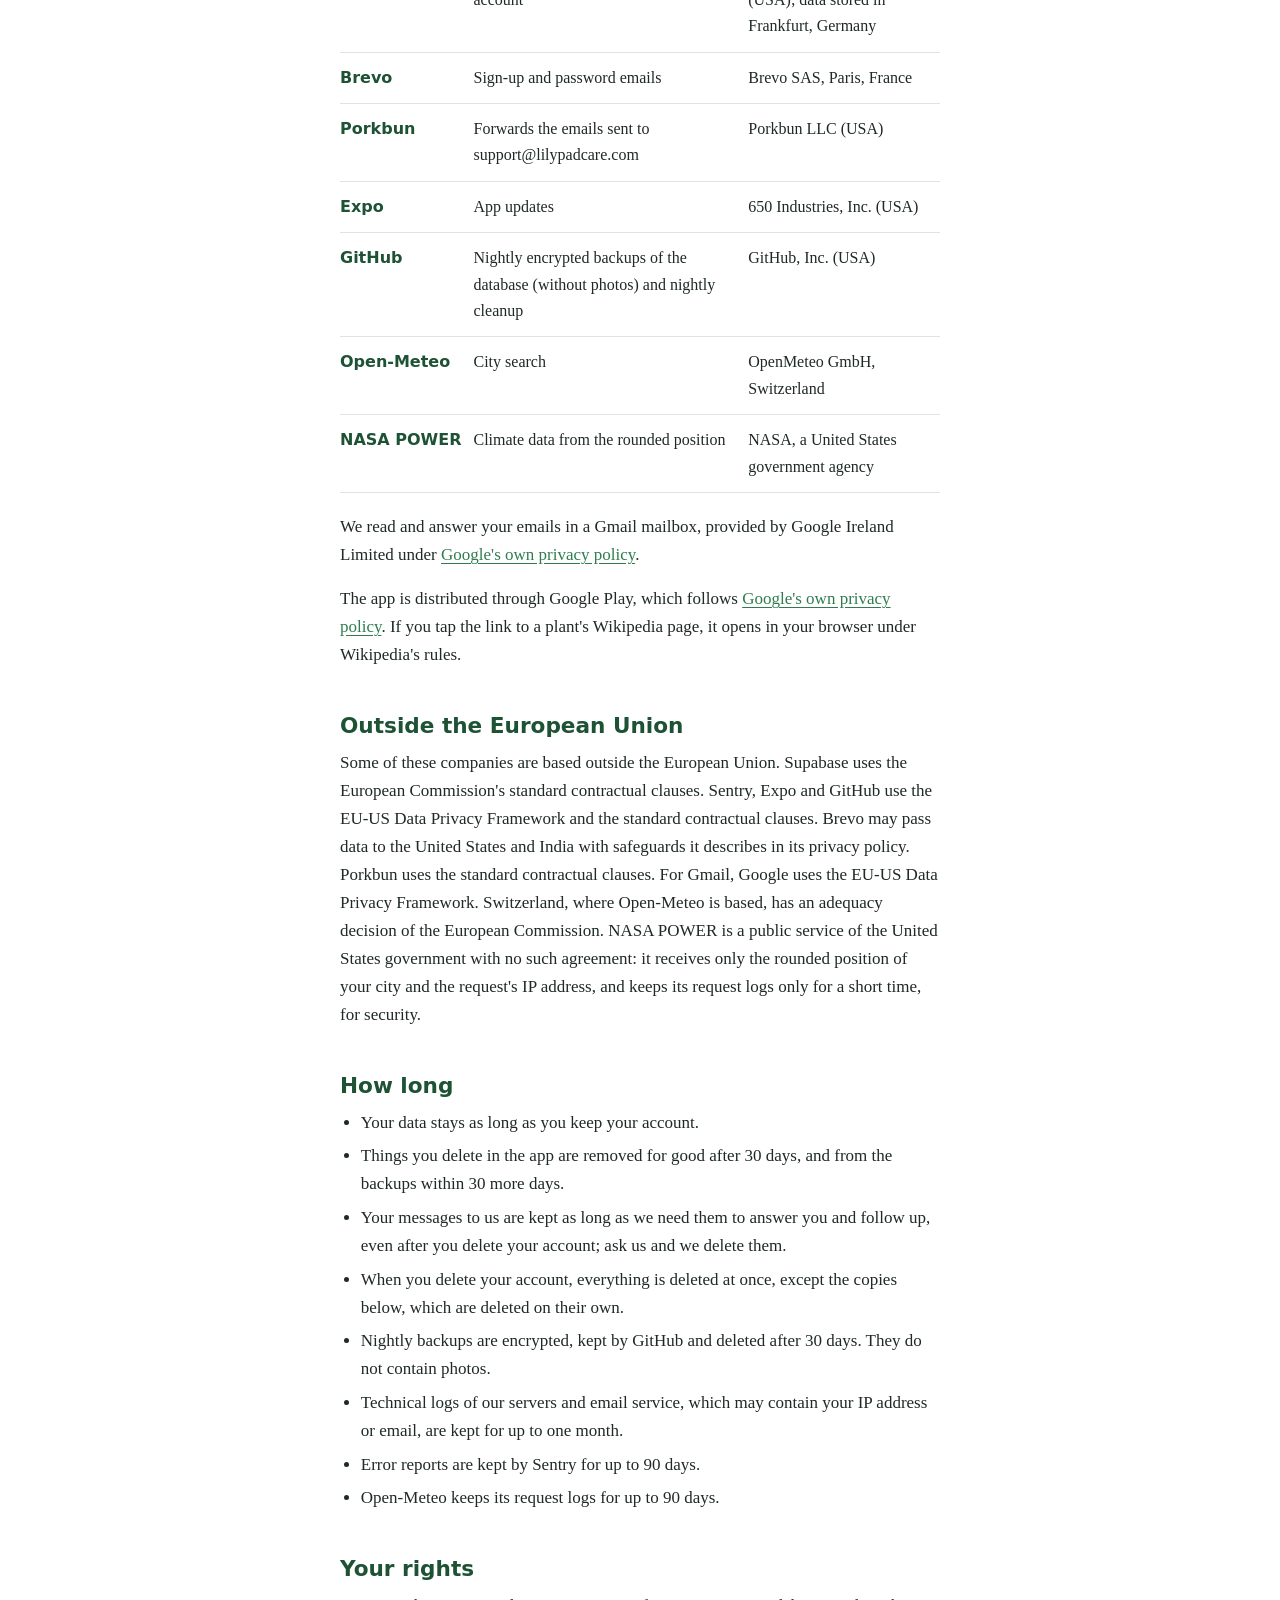
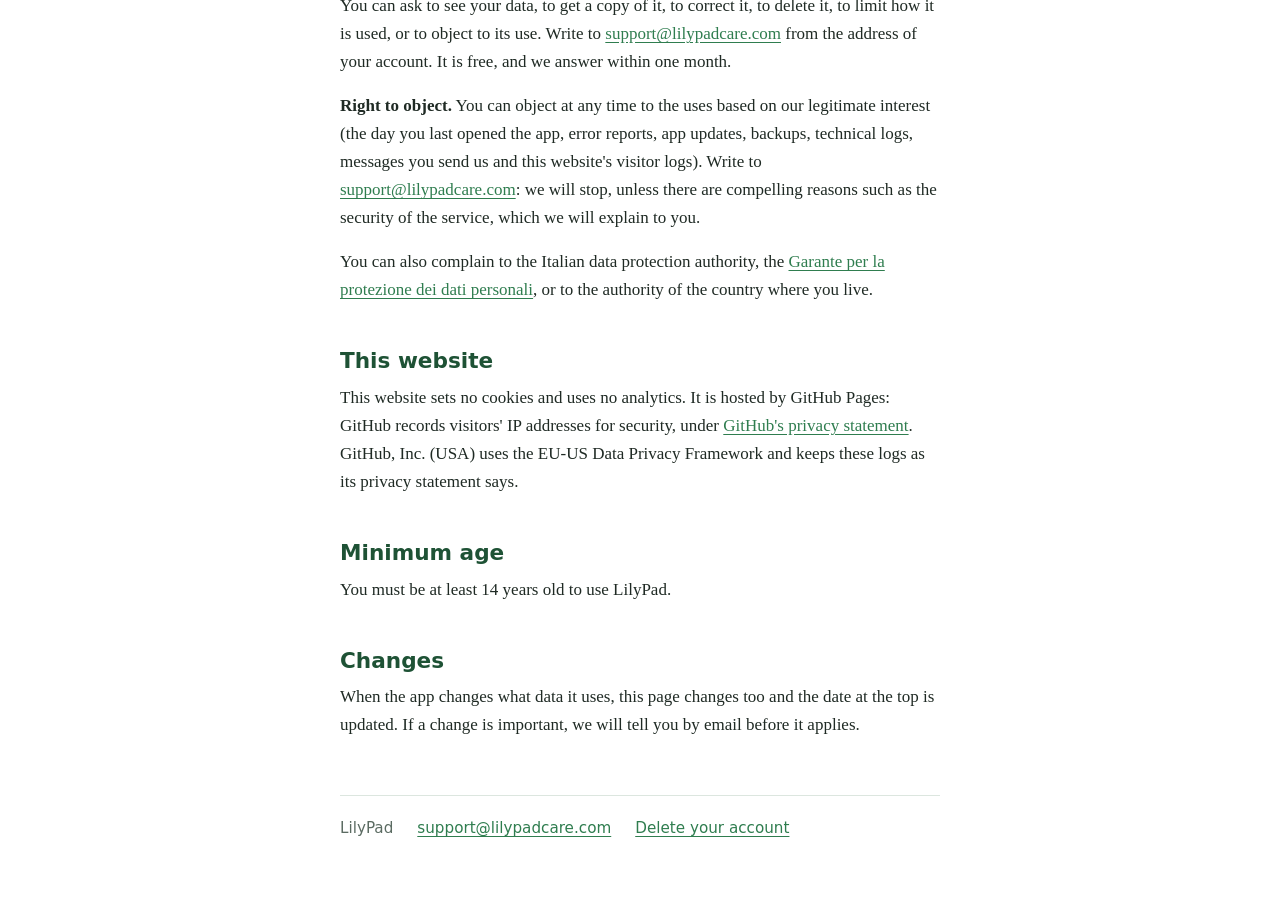
==== commit dad99883: "Privacy: the day of the last opening (A5) Co-Authored-By: Claude Opus 5.5 <noreply@anthropic.com>" ====
--- a/privacy/index.html
+++ b/privacy/index.html
@@ -59,6 +59,7 @@
 <p>Your email address and password, so you can sign in to your account. The password is stored in scrambled form (hashed): nobody can read it, not even us.</p>
 <h3>Your profile</h3>
 <p>Your city, country, units and the settings of your reminders. The position of your city is rounded to about 10 km and is used only to estimate your climate and seasons. We do not use your phone's location.</p>
+<p>The day (not the time) you last opened the app. We use it only to count, in total, how many people keep using LilyPad; we never look at it person by person.</p>
 <h3>Your plants</h3>
 <p>Spaces, plants, photos, waterings, journal entries and notes. Your photos are private: other users cannot see them. A copy also stays on your phone.</p>
 <h3>Technical data</h3>
@@ -77,6 +78,7 @@
 <p>This is what the law calls the "legal basis":</p>
 <ul>
   <li>account, profile, plants, emails, city search and climate: the contract, that is, the service you ask us for;</li>
+  <li>the day you last opened the app: our legitimate interest in knowing, in total, whether people keep using it;
   <li>error reports, app updates, backups and technical logs: our legitimate interest in keeping the app working and safe and in not losing your data;</li>
   <li>messages you send us: our legitimate interest in answering you, or our legal obligation when you ask about your rights;</li>
   <li>this website's visitor logs: the legitimate interest in keeping the site safe.</li>
@@ -120,7 +122,7 @@
 
 <h2 id="rights">Your rights</h2>
 <p>You can ask to see your data, to get a copy of it, to correct it, to delete it, to limit how it is used, or to object to its use. Write to <a href="mailto:support@lilypadcare.com">support@lilypadcare.com</a> from the address of your account. It is free, and we answer within one month.</p>
-<p><strong>Right to object.</strong> You can object at any time to the uses based on our legitimate interest (error reports, app updates, backups, technical logs, messages you send us and this website's visitor logs). Write to <a href="mailto:support@lilypadcare.com">support@lilypadcare.com</a>: we will stop, unless there are compelling reasons such as the security of the service, which we will explain to you.</p>
+<p><strong>Right to object.</strong> You can object at any time to the uses based on our legitimate interest (the day you last opened the app, error reports, app updates, backups, technical logs, messages you send us and this website's visitor logs). Write to <a href="mailto:support@lilypadcare.com">support@lilypadcare.com</a>: we will stop, unless there are compelling reasons such as the security of the service, which we will explain to you.</p>
 <p>You can also complain to the Italian data protection authority, the <a href="https://www.garanteprivacy.it/">Garante per la protezione dei dati personali</a>, or to the authority of the country where you live.</p>
 
 <h2 id="site">This website</h2>
